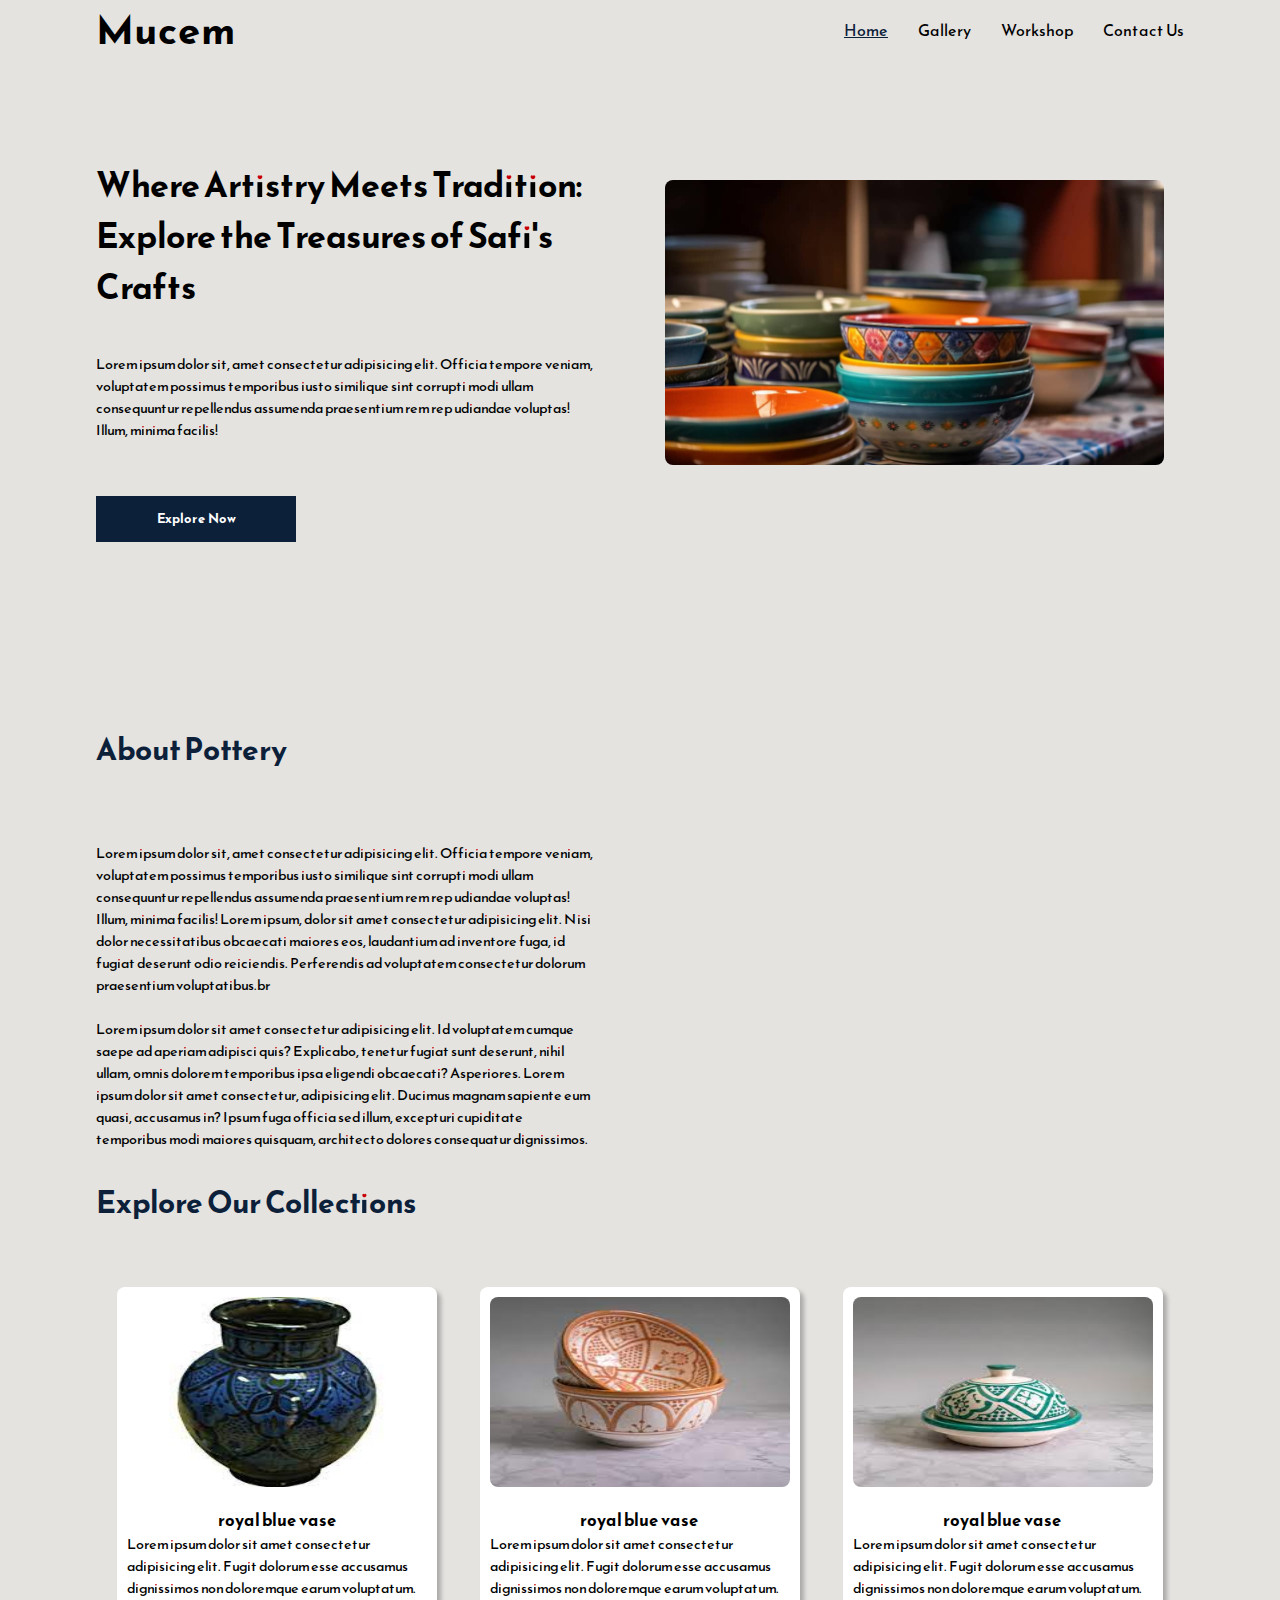
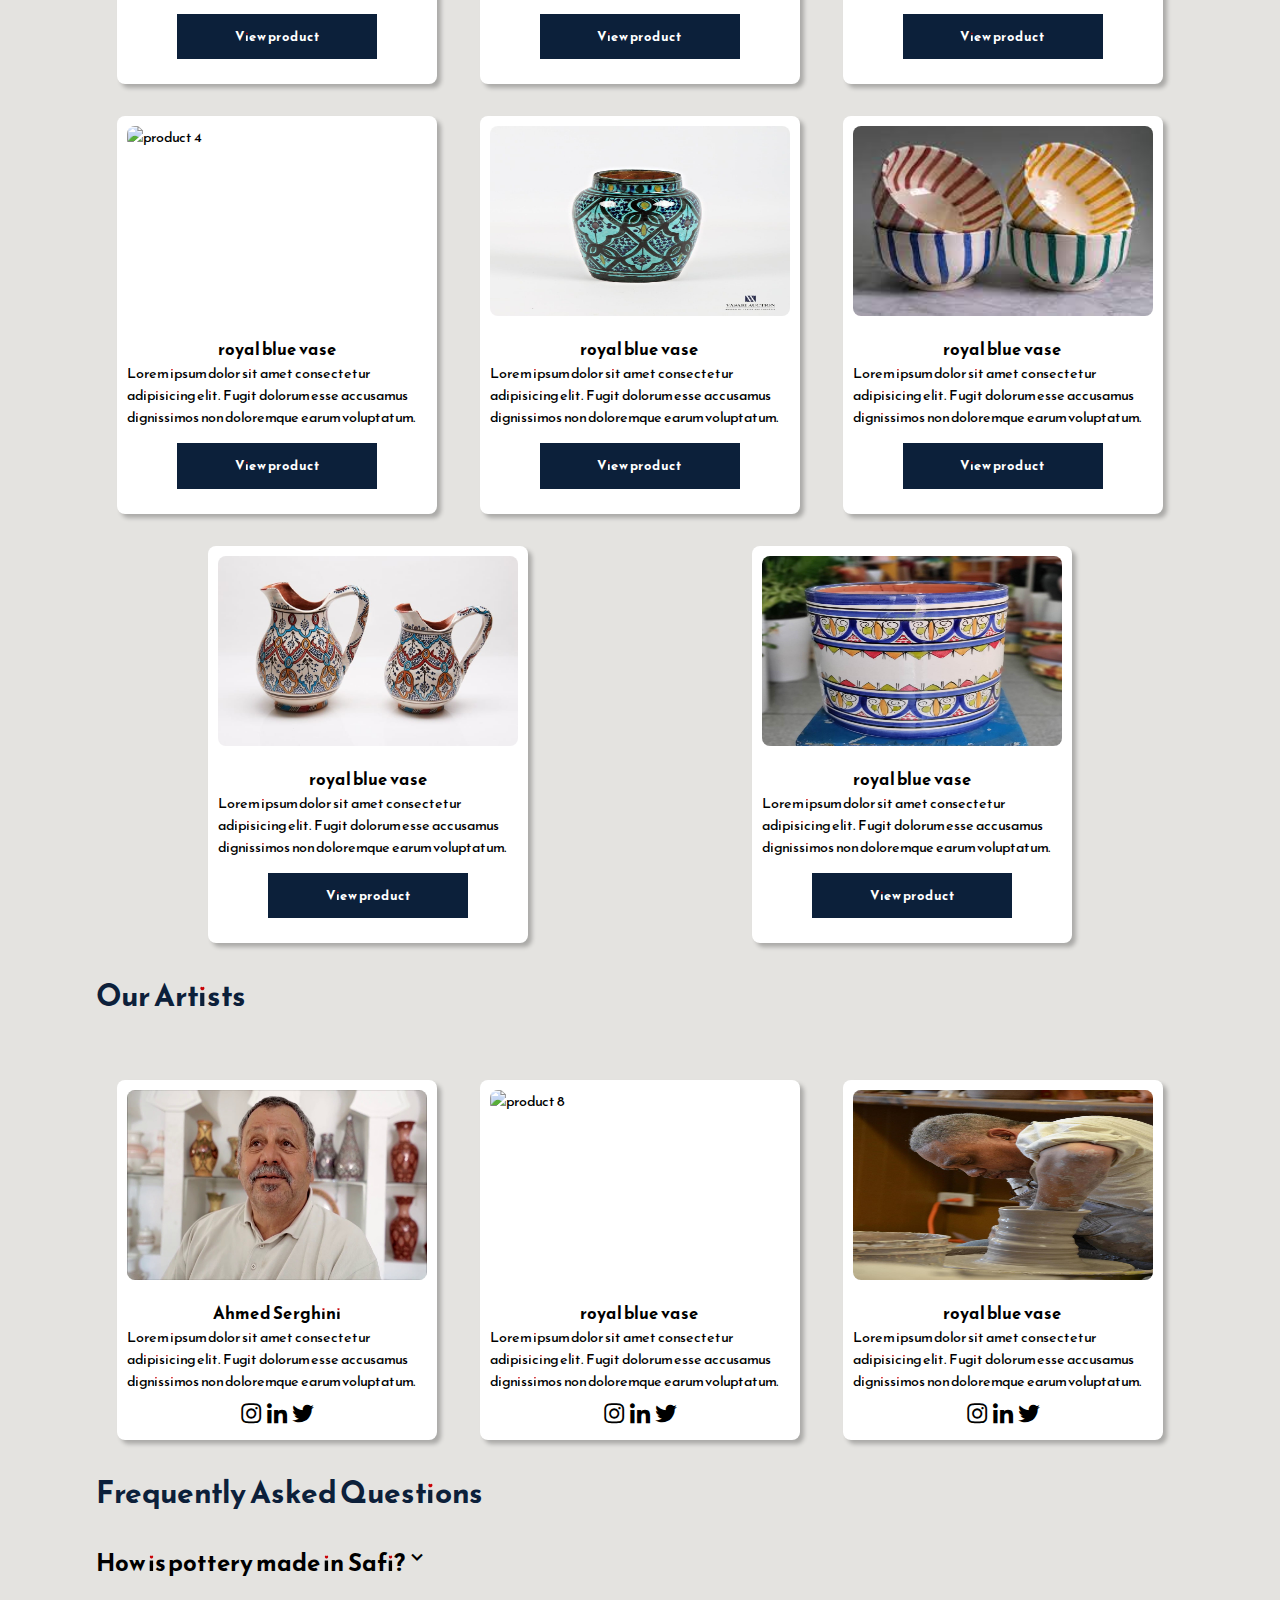
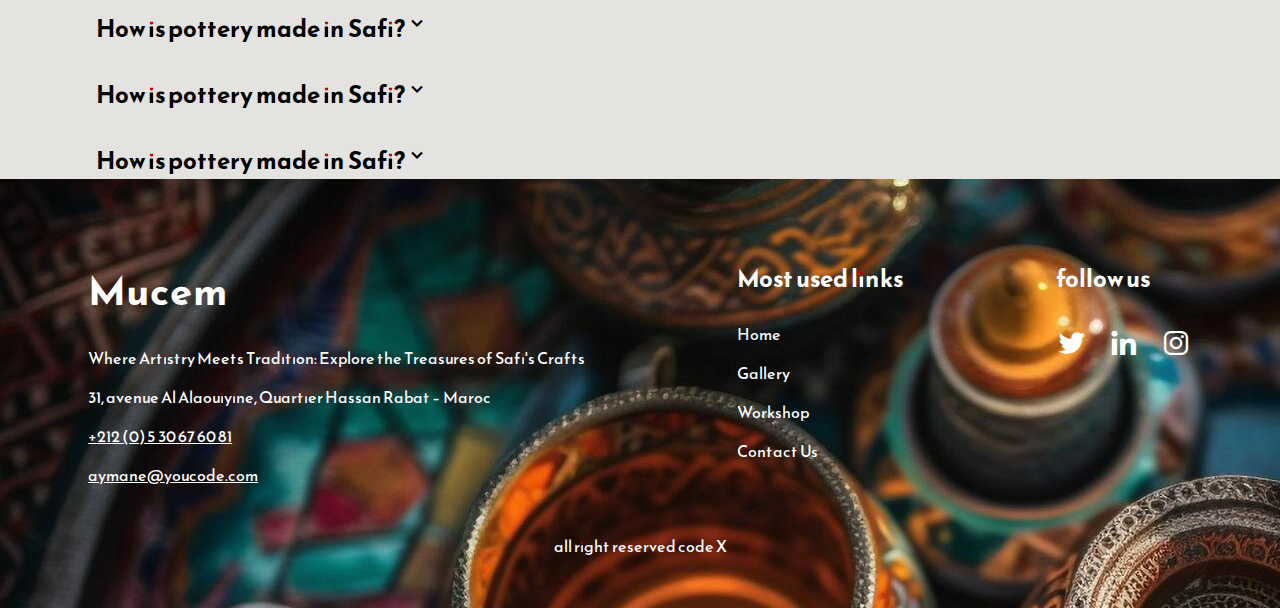
==== index.html @ 147f09e0 "i finish the home page" ====
<!DOCTYPE html>
<html lang="en">

<head>
    <meta charset="UTF-8">
    <meta name="viewport" content="width=device-width, initial-scale=1.0">
    <meta name="description" content="Musee de l'art de potrie de safi">
    <meta name="keywords" content="musee, potrie, ceramic, artistanat, workshop, atelier, safi, maroc, trasitionnelle">
    <meta name="author" content="Aymane el maini">
    <meta name='subject' content='Safi Pottery'>
    <meta name='copyright' content='You code shcool'>
    <meta name='language' content='EN'>
    <title>Mucem| Home</title>

    <!-- CDN for icons links -->
    <link href='https://unpkg.com/boxicons@2.1.4/css/boxicons.min.css' rel='stylesheet'>

    <!-- CSS files links -->
    <link rel="stylesheet" href="./css/style.css">
</head>

<body>
    <header>
        <nav class="navbar">
            <div class="logo">
                <a href="index.html">
                    <strong>Mucem</strong>
                </a>
            </div>
            <ul role="list" class="nav-list">
                <li class="nav-item">
                    <a href="#" class="nav-links active">Home</a>
                </li>
                <li class="nav-item">
                    <a href="#" class="nav-links">Gallery</a>
                </li>
                <li class="nav-item">
                    <a href="#" class="nav-links">Workshop</a>
                </li>
                <li class="nav-item">
                    <a href="#" class="nav-links nav-btn">Contact Us</a>
                </li>
            </ul>
            <div class="hamburger-icon">
                <span class="bar"></span>
                <span class="bar"></span>
                <span class="bar"></span>
            </div>
        </nav>
    </header>

    <section class="hero">
        <div class="content">
            <h1 class="primary-title">
                Where Artistry Meets Tradition:
                Explore the Treasures of Safi's Crafts
            </h1>
            <p>Lorem ipsum dolor sit, amet consectetur adipisicing elit. Officia tempore veniam, voluptatem possimus
                temporibus iusto similique sint corrupti modi ullam consequuntur repellendus assumenda praesentium rem
                rep udiandae voluptas! Illum, minima facilis!</p>
            <button class="button">
                <a href="#" class="btn-link">Explore Now</a>
            </button>
        </div>
        <div class="image">
            <img src="./img/image1.jpg" alt="">
        </div>
    </section>
    <section class="hero about">
            <div class="content">
                <h2 class="secondary-title">
                    About pottery
                </h2>
                <p>
                    Lorem ipsum dolor sit, amet consectetur adipisicing elit. Officia tempore veniam, voluptatem
                    possimus
                    temporibus iusto similique sint corrupti modi ullam consequuntur repellendus assumenda praesentium
                    rem rep udiandae voluptas! Illum, minima facilis! Lorem ipsum, dolor sit amet consectetur adipisicing elit. Nisi dolor necessitatibus obcaecati maiores eos, laudantium ad inventore fuga, id fugiat deserunt odio reiciendis. Perferendis ad voluptatem consectetur dolorum praesentium voluptatibus.br <br> <br>Lorem ipsum dolor sit amet consectetur adipisicing elit. Id voluptatem cumque saepe ad aperiam adipisci quis? Explicabo, tenetur fugiat sunt deserunt, nihil ullam, omnis dolorem temporibus ipsa eligendi obcaecati? Asperiores. Lorem ipsum dolor sit amet consectetur, adipisicing elit. Ducimus magnam sapiente eum quasi, accusamus in? Ipsum fuga officia sed illum, excepturi cupiditate temporibus modi maiores quisquam, architecto dolores consequatur dignissimos.
                </p>
            </div>
            <div class="image">
                <img src="./img/image2.jpg" alt="">
            </div>
        </div>
    </section>
    <!-- product section start -->
    <section class="products-section">
        <h2 class="secondary-title">
            Explore Our Collections
        </h2>
        <div class="product-container items-container">
            <div class="item-card">
                <div class="card-img">
                    <img src="img/products/product1.jfif" alt="product 1">
                </div>
                <h3 class="card-name">
                    royal blue vase
                </h3>
                <p class="card-description">
                    Lorem ipsum dolor sit amet consectetur adipisicing elit. Fugit dolorum esse accusamus dignissimos
                    non doloremque earum voluptatum.
                </p>
                <button class="button">
                    <a href="#" class="btn-link">View product</a>
                </button>
            </div>
            <div class="item-card">
                <div class="card-img">
                    <img src="img/products/product2.jfif" alt="product 2">
                </div>
                <h3 class="card-name">
                    royal blue vase
                </h3>
                <p class="card-description">
                    Lorem ipsum dolor sit amet consectetur adipisicing elit. Fugit dolorum esse accusamus dignissimos
                    non doloremque earum voluptatum.
                </p>
                <button class="button">
                    <a href="#" class="btn-link">View product</a>
                </button>
            </div>
            <div class="item-card">
                <div class="card-img">
                    <img src="img/products/product3.jfif" alt="product 3">
                </div>
                <h3 class="card-name">
                    royal blue vase
                </h3>
                <p class="card-description">
                    Lorem ipsum dolor sit amet consectetur adipisicing elit. Fugit dolorum esse accusamus dignissimos
                    non doloremque earum voluptatum.
                </p>
                <button class="button">
                    <a href="#" class="btn-link">View product</a>
                </button>
            </div>
            <div class="item-card">
                <div class="card-img">
                    <img src="img/products/product4.jpg" alt="product 4">
                </div>
                <h3 class="card-name">
                    royal blue vase
                </h3>
                <p class="card-description">
                    Lorem ipsum dolor sit amet consectetur adipisicing elit. Fugit dolorum esse accusamus dignissimos
                    non doloremque earum voluptatum.
                </p>
                <button class="button">
                    <a href="#" class="btn-link">View product</a>
                </button>
            </div>
            <div class="item-card">
                <div class="card-img">
                    <img src="img/products/product5.jfif" alt="product 5">
                </div>
                <h3 class="card-name">
                    royal blue vase
                </h3>
                <p class="card-description">
                    Lorem ipsum dolor sit amet consectetur adipisicing elit. Fugit dolorum esse accusamus dignissimos
                    non doloremque earum voluptatum.
                </p>
                <button class="button">
                    <a href="#" class="btn-link">View product</a>
                </button>
            </div>
            <div class="item-card">
                <div class="card-img">
                    <img src="img/products/product6.jfif" alt="product 6">
                </div>
                <h3 class="card-name">
                    royal blue vase
                </h3>
                <p class="card-description">
                    Lorem ipsum dolor sit amet consectetur adipisicing elit. Fugit dolorum esse accusamus dignissimos
                    non doloremque earum voluptatum.
                </p>
                <button class="button">
                    <a href="#" class="btn-link">View product</a>
                </button>
            </div>
            <div class="item-card">
                <div class="card-img">
                    <img src="img/products/product7.jpg" alt="product 7">
                </div>
                <h3 class="card-name">
                    royal blue vase
                </h3>
                <p class="card-description">
                    Lorem ipsum dolor sit amet consectetur adipisicing elit. Fugit dolorum esse accusamus dignissimos
                    non doloremque earum voluptatum.
                </p>
                <button class="button">
                    <a href="#" class="btn-link">View product</a>
                </button>
            </div>
            <div class="item-card">
                <div class="card-img">
                    <img src="img/products/product8.jpg" alt="product 8">
                </div>
                <h3 class="card-name">
                    royal blue vase
                </h3>
                <p class="card-description">
                    Lorem ipsum dolor sit amet consectetur adipisicing elit. Fugit dolorum esse accusamus dignissimos
                    non doloremque earum voluptatum.
                </p>
                <button class="button">
                    <a href="#" class="btn-link">View product</a>
                </button>
            </div>
        </div>
    </section>
    <!-- product end -->
    <!-- artsit start -->
    <section class="artist-section">
        <h2 class="secondary-title">
            Our artists
        </h2>
        <div class="artists-container items-container">
            <div class="item-card">
                <div class="card-img">
                    <img src="img/artist/artist1.jpg" alt="product 8">
                </div>
                <h3 class="card-name">
                    Ahmed Serghini
                </h3>
                <p class="card-description">
                    Lorem ipsum dolor sit amet consectetur adipisicing elit. Fugit dolorum esse accusamus dignissimos
                    non doloremque earum voluptatum.
                </p>
                <div class="socials">
                    <i class='bx bxl-instagram'></i>
                    <i class='bx bxl-linkedin'></i>
                    <i class='bx bxl-twitter'></i>
                </div>
            </div>
            <div class="item-card">
                <div class="card-img">
                    <img src="img/artist/artist3.jfif" alt="product 8">
                </div>
                <h3 class="card-name">
                    royal blue vase
                </h3>
                <p class="card-description">
                    Lorem ipsum dolor sit amet consectetur adipisicing elit. Fugit dolorum esse accusamus dignissimos
                    non doloremque earum voluptatum.
                </p>
                <div class="socials">
                    <i class='bx bxl-instagram'></i>
                    <i class='bx bxl-linkedin'></i>
                    <i class='bx bxl-twitter'></i>
                </div>
            </div>
            <div class="item-card">
                <div class="card-img">
                    <img src="img/artist/artist3.jpg" alt="product 8">
                </div>
                <h3 class="card-name">
                    royal blue vase
                </h3>
                <p class="card-description">
                    Lorem ipsum dolor sit amet consectetur adipisicing elit. Fugit dolorum esse accusamus dignissimos
                    non doloremque earum voluptatum.
                </p>
                <div class="socials">
                    <i class='bx bxl-instagram'></i>
                    <i class='bx bxl-linkedin'></i>
                    <i class='bx bxl-twitter'></i>
                </div>
            </div>
        </div>
    </section>
    <section class="faq">
        <h2 class="secondary-title">
            frequently asked questions
        </h2>
        
        <div class="faq-container">
            <div class="faq-item">
                <div class="question">
                    <h4 class="question-text">
                        How is pottery made in Safi? 
                    </h4>
                    <i class='bx bx-chevron-down'></i>
                </div>
                <p class="answer">
                    Pottery in Safi is crafted using traditional methods passed down
                    through generations. Local artisans shape clay into various forms,
                    which are then meticulously hand-painted with intricate designs.
                    The pieces are then glazed and fired in kilns, creating the stunning
                    and durable Safi pottery known for its unique beauty and craftsmanship.
                </p>
            </div>
            <div class="faq-item">
                <div class="question">
                    <h4 class="question-text">
                        How is pottery made in Safi? 
                    </h4>
                    <i class='bx bx-chevron-down'></i>
                </div>
                <p class="answer">
                    Pottery in Safi is crafted using traditional methods passed down
                    through generations. Local artisans shape clay into various forms,
                    which are then meticulously hand-painted with intricate designs.
                    The pieces are then glazed and fired in kilns, creating the stunning
                    and durable Safi pottery known for its unique beauty and craftsmanship.
                </p>
            </div>
            <div class="faq-item">
                <div class="question">
                    <h4 class="question-text">
                        How is pottery made in Safi? 
                    </h4>
                    <i class='bx bx-chevron-down'></i>
                </div>
                <p class="answer">
                    Pottery in Safi is crafted using traditional methods passed down
                    through generations. Local artisans shape clay into various forms,
                    which are then meticulously hand-painted with intricate designs.
                    The pieces are then glazed and fired in kilns, creating the stunning
                    and durable Safi pottery known for its unique beauty and craftsmanship.
                </p>
            </div>
            <div class="faq-item">
                <div class="question">
                    <h4 class="question-text">
                        How is pottery made in Safi? 
                    </h4>
                    <i class='bx bx-chevron-down'></i>
                </div>
                <p class="answer">
                    Pottery in Safi is crafted using traditional methods passed down
                    through generations. Local artisans shape clay into various forms,
                    which are then meticulously hand-painted with intricate designs.
                    The pieces are then glazed and fired in kilns, creating the stunning
                    and durable Safi pottery known for its unique beauty and craftsmanship.
                </p>
            </div>
        </div>
    </section>
    <footer>
        <div class="container">
            <div class="part">
                <div class="logo inverted-logo">
                    <a href="index.html">
                        <strong>Mucem</strong>
                    </a>
                </div>
                <ul role="list" class="block-list mb-5">
                    <li>
                        Where Artistry Meets Tradition:
                        Explore the Treasures of Safi's Crafts
                    </li>
                    <li>
                        <adres>31, avenue Al Alaouiyine, Quartier Hassan
                            Rabat – Maroc</adres>
                    </li>
                    <li>
                        <a href="#">+212 (0) 5 30 67 60 81</a>
                    </li>
                    <li>
                        <a href="#">aymane@youcode.com</a>
                    </li>
                </ul>
            </div>
            <div class="part">
                <h4 class="footer-subtitle ">
                    Most used links
                </h4>
                <ul role="list" class="nav-list-inverted mb-5">
                    <li class="footer-link">
                        <a href="#" class="nav-links active">Home</a>
                    </li>
                    <li class="footer-link">
                        <a href="#" class="nav-links">Gallery</a>
                    </li>
                    <li class="footer-link">
                        <a href="#" class="nav-links">Workshop</a>
                    </li>
                    <li class="footer-link">
                        <a href="#" class="nav-links nav-btn">Contact Us</a>
                    </li>
                </ul>
            </div>
            <div class="part">
                <h4 class="footer-subtitle">
                    follow us 
                </h4>
                <ul role="list" class="inverted-social-list mobile">
                    <li class="footer-social">
                        <a href="">
                            <i class='bx bxl-twitter' ></i>
                        </a>
                    </li>
                    <li class="footer-social">
                        <a href="">
                            <i class='bx bxl-linkedin' ></i>
                        </a>
                    </li>
                    <li class="footer-social">
                        <a href="">
                            <i class='bx bxl-instagram' ></i>
                        </a>
                    </li>
                    
                </ul>
            </div>
        </div>
        <p class="copyright">all right reserved code X</p>
    </footer>

    <script src="./js/main.js"></script>
</body>

</html>
---- css/style.css ----
@import url('https://fonts.googleapis.com/css2?family=Be+Vietnam+Pro:ital,wght@0,100;0,200;0,300;0,400;0,500;0,600;0,800;0,900;1,100;1,200;1,300;1,400;1,500;1,600;1,800;1,900&family=Reem+Kufi+Fun:wght@400;500;600;700&display=swap');
@import url('https://fonts.googleapis.com/css2?family=Be+Vietnam+Pro:ital,wght@0,100;0,200;0,300;0,400;0,500;0,600;0,800;0,900;1,100;1,200;1,300;1,400;1,500;1,600;1,800;1,900&display=swap');

:root {
    --clr-primary: #0C203A;
    --clr-secondary: #F3F0CA;
    --white: #fff;
    --black: #000;

    --ff-reem: 'Reem Kufi Fun', sans-serif;
    --ff-primary: 'Be Vietnam Pro', sans-serif;

    --ff-body: var(--ff-primary);
    --ff-heading: var(--ff-primary);

    --fw-regular: 400;
    --fw-semi-bold: 500;
    --fw-bold: 700;

    --fs-300: .8125rem;
    --fs-400: .875rem;
    --fs-500: .900rem;
    --fs-600: 1rem;
    --fs-700: 1.875rem;
    --fs-800: 2.5rem;
    --fs-900: 3rem;
    --fs-h1: 2.125rem;
    --fs-h2: 1.875rem;
    --fs-h3: 1.5rem;
    --fs-h4: 1.25rem;
    --fs-h5: 1.125rem;

    --fs-body: var(--fs-400);
    --fs-primary-heading: var(--fs-800);
    --fs-secondary-heading: var(--fs-700);
    --fs-nav: var(--fs-500);
    --fs-button: var(--fs-300);
    --bg-gray: #E4E3E0;

}
html{
    font-size: 16px;
}

@media (min-width: 50em) {
    :root {
        --fs-body: var(--fs-500);
        --fs-primary-heading: var(--fs-900);
        --fs-secondary-heading: var(--fs-8 00);

        --fs-nav: var(--fs-300);
    }
}

* {
    margin: 0;
    padding: 0;
    font-family: var(--ff-reem);

}

/* utility classes */
/* colors */
.primary-title {
    font-size: var(--fs-h1);
    color: var(--black);
}

.secondary-title {
    color: var(--clr-primary);
    font-size: var(--fs-h2);
    text-transform: capitalize;
    font-weight: var(--fw-bold);
    margin-bottom: 30px;
    margin-top: 30px;
}

/* backgrounds */
.bg-primary-400 {
    background-color: var(--clr-primary-400);
}

.fw-bold {
    font-weight: var(--fw-bold);
}

.fs-300 {
    font-size: var(--fs-300);
}

.fs-400 {
    font-size: var(--fs-400);
}

.fs-500 {
    font-size: var(--fs-500);
}

.fs-600 {
    font-size: var(--fs-600);
}

/* 
section,
.container {
    --max-width: 1110px;
    --padding: 1rem;

    width: min(var(--max-width), 100% - (var(--padding) * 2));
    margin-inline: auto;
} */

/* general styling */
section {
    margin: 0 96px;
}

body {
    font-size: var(--fs-body);
    font-family: var(--ff-body);
    color: var(--clr-primary-400);
    background-color: var(--bg-gray);
    overflow-x: hidden;
}

.button {
    cursor: pointer;
    width: 200px;
    border: 0;
    padding: 1.25em 2.5em;
    margin: 15px 0;
    font-weight: var(--fw-bold);
    font-size: var(--fs-button);
    line-height: 1;
    color: var(--white);
    background-color: var(--clr-primary);
    box-shadow: 0 1.125em 1em -1em var(--clr-accent-500);
}

.button .btn-link {
    color: var(--white);
    text-decoration: none;
}

.card-img {
    width: 250px;
    height: 250px;
}

.card-img img {
    max-width: 100%;
}

img {
    border-radius: .5rem;
}

/* styling header */
header {
    margin-bottom: 100px;
}

header .navbar {
    display: flex;
    justify-content: space-between;
    align-items: center;
    margin: 0 96px;
}

.logo a {
    text-decoration: none;
    color: #000;
}

.logo a strong {
    font-size: var(--fs-800);

}

.nav-list {
    display: flex;
    list-style: none;
    gap: 30px;
    font-size: 16px;
}

.nav-list .nav-links {
    text-decoration: none;
    color: #000;
}

.nav-list .nav-item:hover,
.nav-item .active {
    color: var(--clr-primary);
    text-decoration: underline;
    transition: .5s ease-out;

}

header .navbar .hamburger-icon {
    display: none;
}

.bar {
    display: block;
    width: 25px;
    height: 3px;
    margin: 5px auto;
    -webkit-transition: all .3s ease-in-out;
    transition: all .3s ease-in-out;
    background: var(--black);
}

header .navbar .hamburger-icon {
    display: none;
}

/* cards */
.item-card {
    background: var(--white);
    width: 300px;
    margin-top: 32px;
    padding: 10px;
    display: flex;
    flex-direction: column;
    align-items: center;
    justify-content: center;
    border-radius: 8px;
    box-shadow: 4px 4px 4px 0px rgba(0, 0, 0, 0.25);
}

.card-img {
    height: 210px;
    width: 300px;
}

.card-img img {
    width: 40vh;
    /* max-width: 100%; */
    height: 190px;
}

.image {
    width: 50vw;
    padding: 20px;
}

.image img {
    max-width: 100%;
    height: auto;
}

.hero {
    display: flex;
    gap: 50px;
}

.content {
    width: 50vw;
    display: flex;
    flex-direction: column;
    gap: 40px;
}

.about {
    margin-top: 140px;
}

.items-container {
    display: flex;
    flex-wrap: wrap;
    align-items: center;
    justify-content: space-around;
}

.socials i {
    margin-top: 10px;
    font-size: 24px;
    transform: scale(1.1);
    transition: .5s;
}

footer {
    background-image: url(../img/image3.jpg);
    display: block;
    margin: 0 auto;
    color: #fff;
}

footer ul {
    list-style: none;
}

.faq-container {
    display: flex;
    flex-direction: column;
    justify-content: center;
    align-items: start;
    gap: 30px;
}

.question {
    font-size: 1.5rem;
    display: flex;
    justify-content: space-between;
}

.question i {
    display: flex;
    justify-content: start;    
    cursor: pointer;
}

.answer {
    display: none;
}

.answer.active {
    display: block;
}

footer {
    padding: 50px 0px;
    font-size: 16px;
}

.container {
    display: flex;
    justify-content: space-around;
    align-items: start;
    padding: 32px;
    gap: 40px;
}

.copyright {
    display: flex;
    justify-content: center;
    align-items: flex-end;
}
.footer-subtitle{
    font-size: 24px;
}
.inverted-logo a{
    color: var(--white) !important;
}
.inverted-logo, .footer-subtitle{
    margin-bottom: 25px;
}
.mb-5 li{
    margin-bottom: 15px;
}
.block-list li a{
    color: var(--white);
    display: flex;
    justify-content: start !important;
    font-size: 16px;
    }
.nav-list-inverted li a {
    text-decoration: none;
    color: var(--white);
}
.inverted-social-list{
    display: flex;
    font-size: 32px;
    gap: 20px;
}
.inverted-social-list .footer-social a{
    color: var(--white);
}

@media screen and (max-width: 767px) {
    header {
        margin: 8px 0 24px;
    }

    header .navbar {
        margin: 0 24px;
    }

    header .navbar .hamburger-icon {
        display: block;
    }

    header .navbar .hamburger-icon.active .bar:nth-child(2) {
        opacity: 0;
    }

    header .navbar .hamburger-icon.active .bar:first-child {
        transform: translateY(8px) rotate(45deg);
    }

    header .navbar .hamburger-icon.active .bar:last-child {
        transform: translateY(-8px) rotate(-45deg);
    }

    .nav-list {
        display: none;
        position: fixed;
        left: -100px;
        top: 70px;
        gap: 0;
        flex-direction: column;
        background: var(--clr-primary);
        text-align: center;
        width: 100%;
        transition: .3s;
    }

    .nav-item .nav-links {
        margin: 26px;
        color: var(--white);
    }

    .nav-list.active {
        top: 5;
        left: 0;
        display: block;
    }

    section {
        text-align: center;
        display: flex;
        flex-direction: column;
        align-items: center;
        margin-bottom: 40px;
    }
    .about {
        margin-top: 40Px;
    }
    .image{
        width: 80vw;
    }

    .faq-container {
        margin-top: 20px;
        display: flex;
        flex-direction: column;
        align-items: start;
        gap: 20px;
    }

    .faq-container h4 {
        margin-bottom: 10px;
        text-align: start;
    }
    .container{
        display: block;
        text-align: center;
    }
    .block-list{
        display: flex;
        flex-direction: column;
        align-items: center;
    }
    .mobile{
        display: flex;
        justify-content: center;
    }
    }
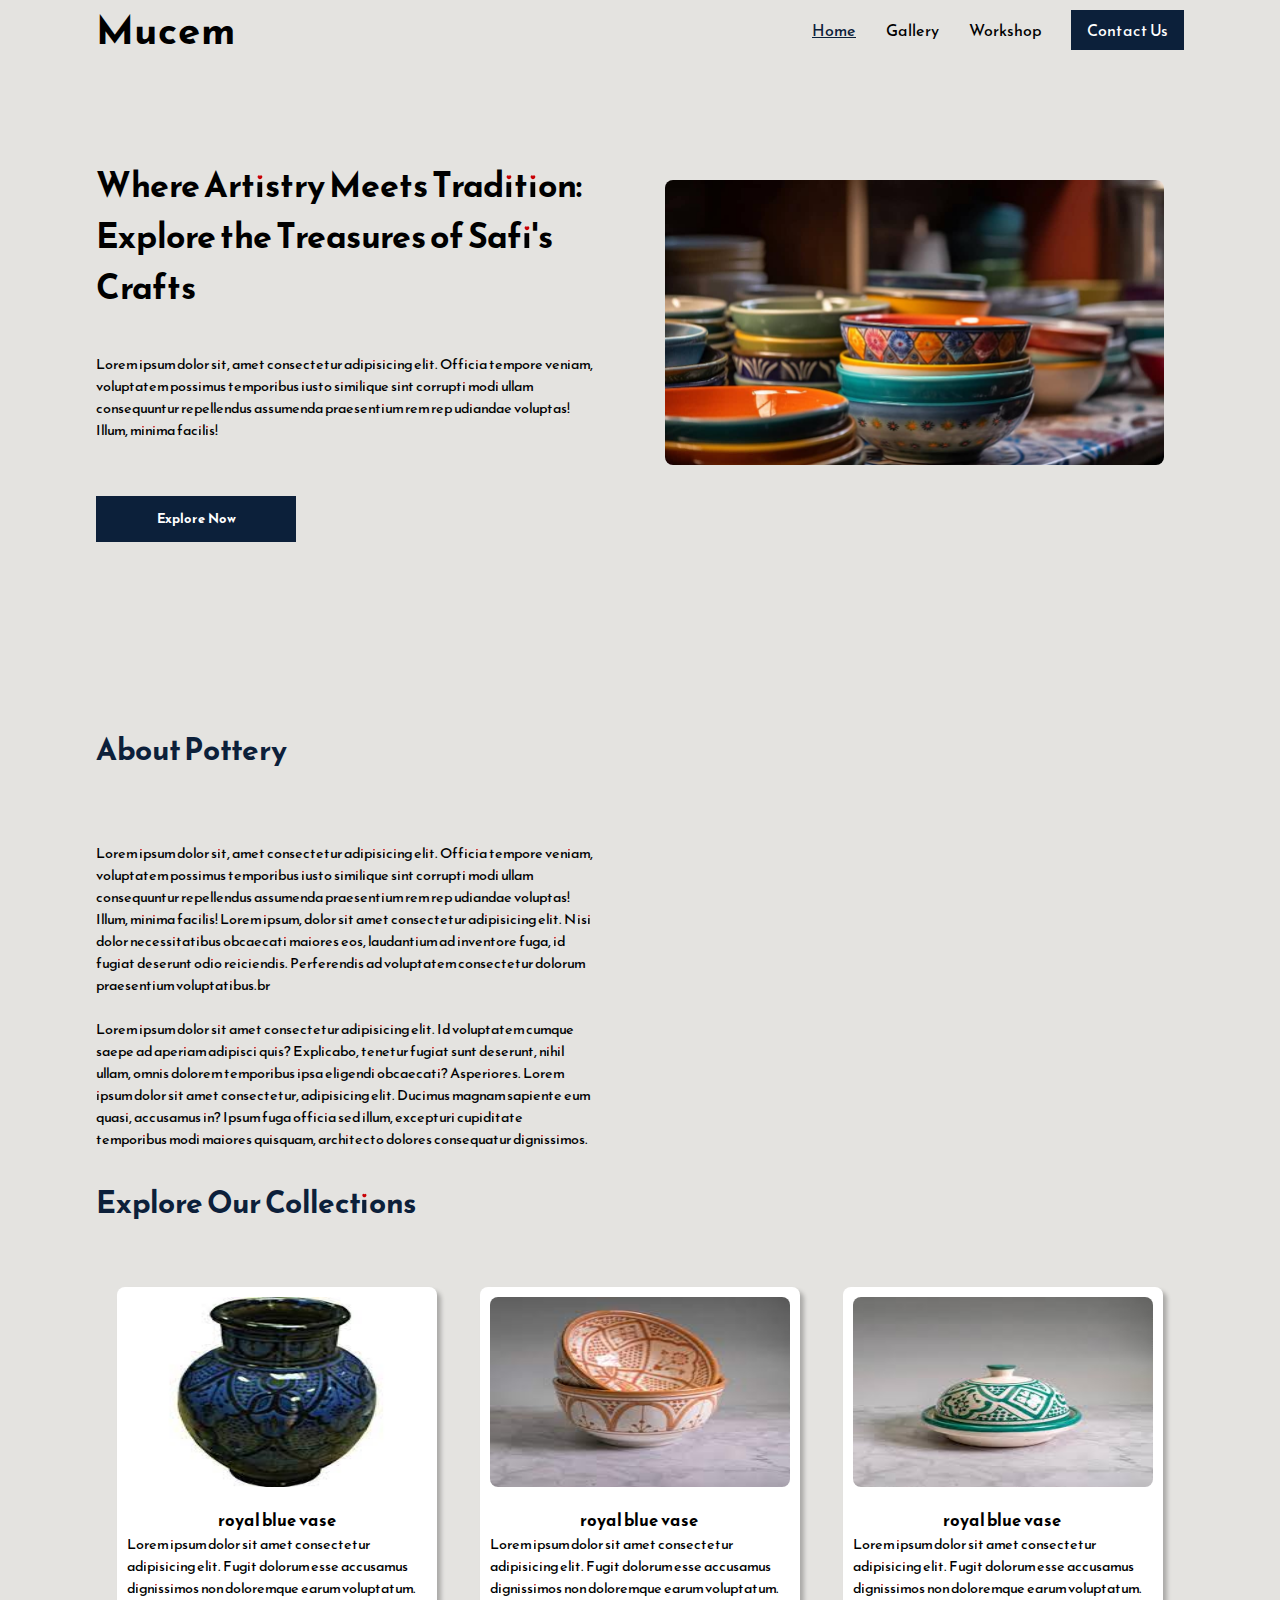
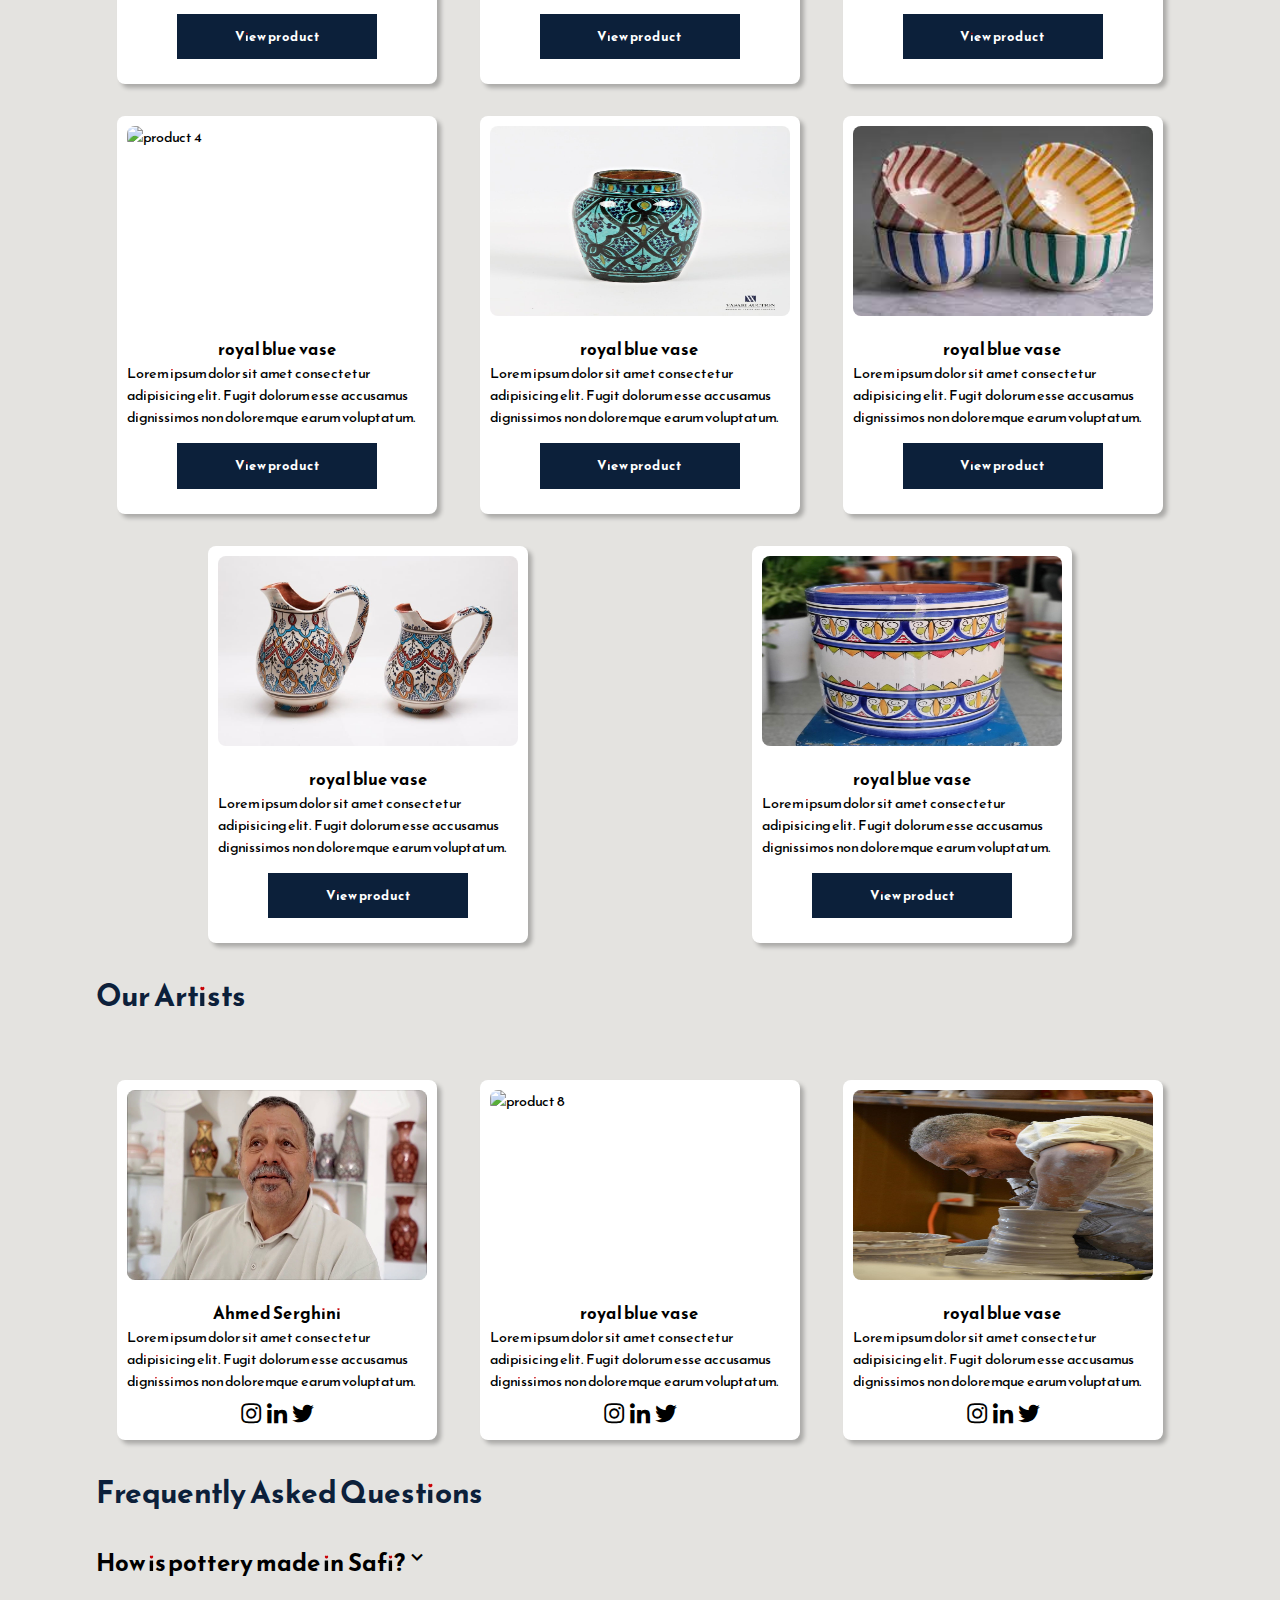
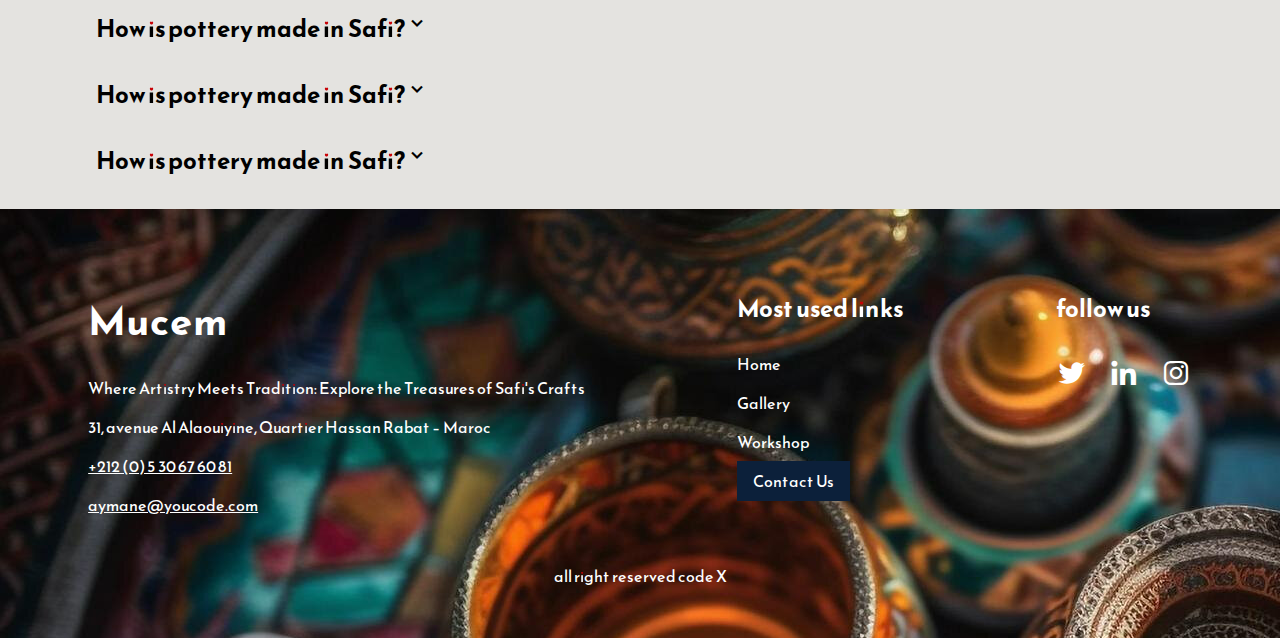
==== commit 0f53c2d8: "i just gonna start the gallery page" ====
--- a/index.html
+++ b/index.html
@@ -29,10 +29,10 @@
             </div>
             <ul role="list" class="nav-list">
                 <li class="nav-item">
-                    <a href="#" class="nav-links active">Home</a>
+                    <a href="./index.html" class="nav-links active">Home</a>
                 </li>
                 <li class="nav-item">
-                    <a href="#" class="nav-links">Gallery</a>
+                    <a href="./gallery.html" class="nav-links">Gallery</a>
                 </li>
                 <li class="nav-item">
                     <a href="#" class="nav-links">Workshop</a>
--- a/css/style.css
+++ b/css/style.css
@@ -135,11 +135,20 @@
     color: var(--white);
     background-color: var(--clr-primary);
     box-shadow: 0 1.125em 1em -1em var(--clr-accent-500);
+    transition: ease   .5s;
+}
+.button:hover{
+    transform: scale(1.03);
+    border: 1px solid var(--clr-primary);
+    background: var(--white);
 }
 
 .button .btn-link {
     color: var(--white);
     text-decoration: none;
+}
+.button .btn-link:hover{
+    color: var(--clr-primary);
 }
 
 .card-img {
@@ -196,6 +205,13 @@
     transition: .5s ease-out;
 
 }
+.nav-btn{
+    background: var(--clr-primary);
+    color: var(--white) !important;
+    padding: 8px 16px;
+
+}
+
 
 header .navbar .hamburger-icon {
     display: none;
@@ -285,6 +301,7 @@
     display: block;
     margin: 0 auto;
     color: #fff;
+    margin-top: 30px;
 }
 
 footer ul {
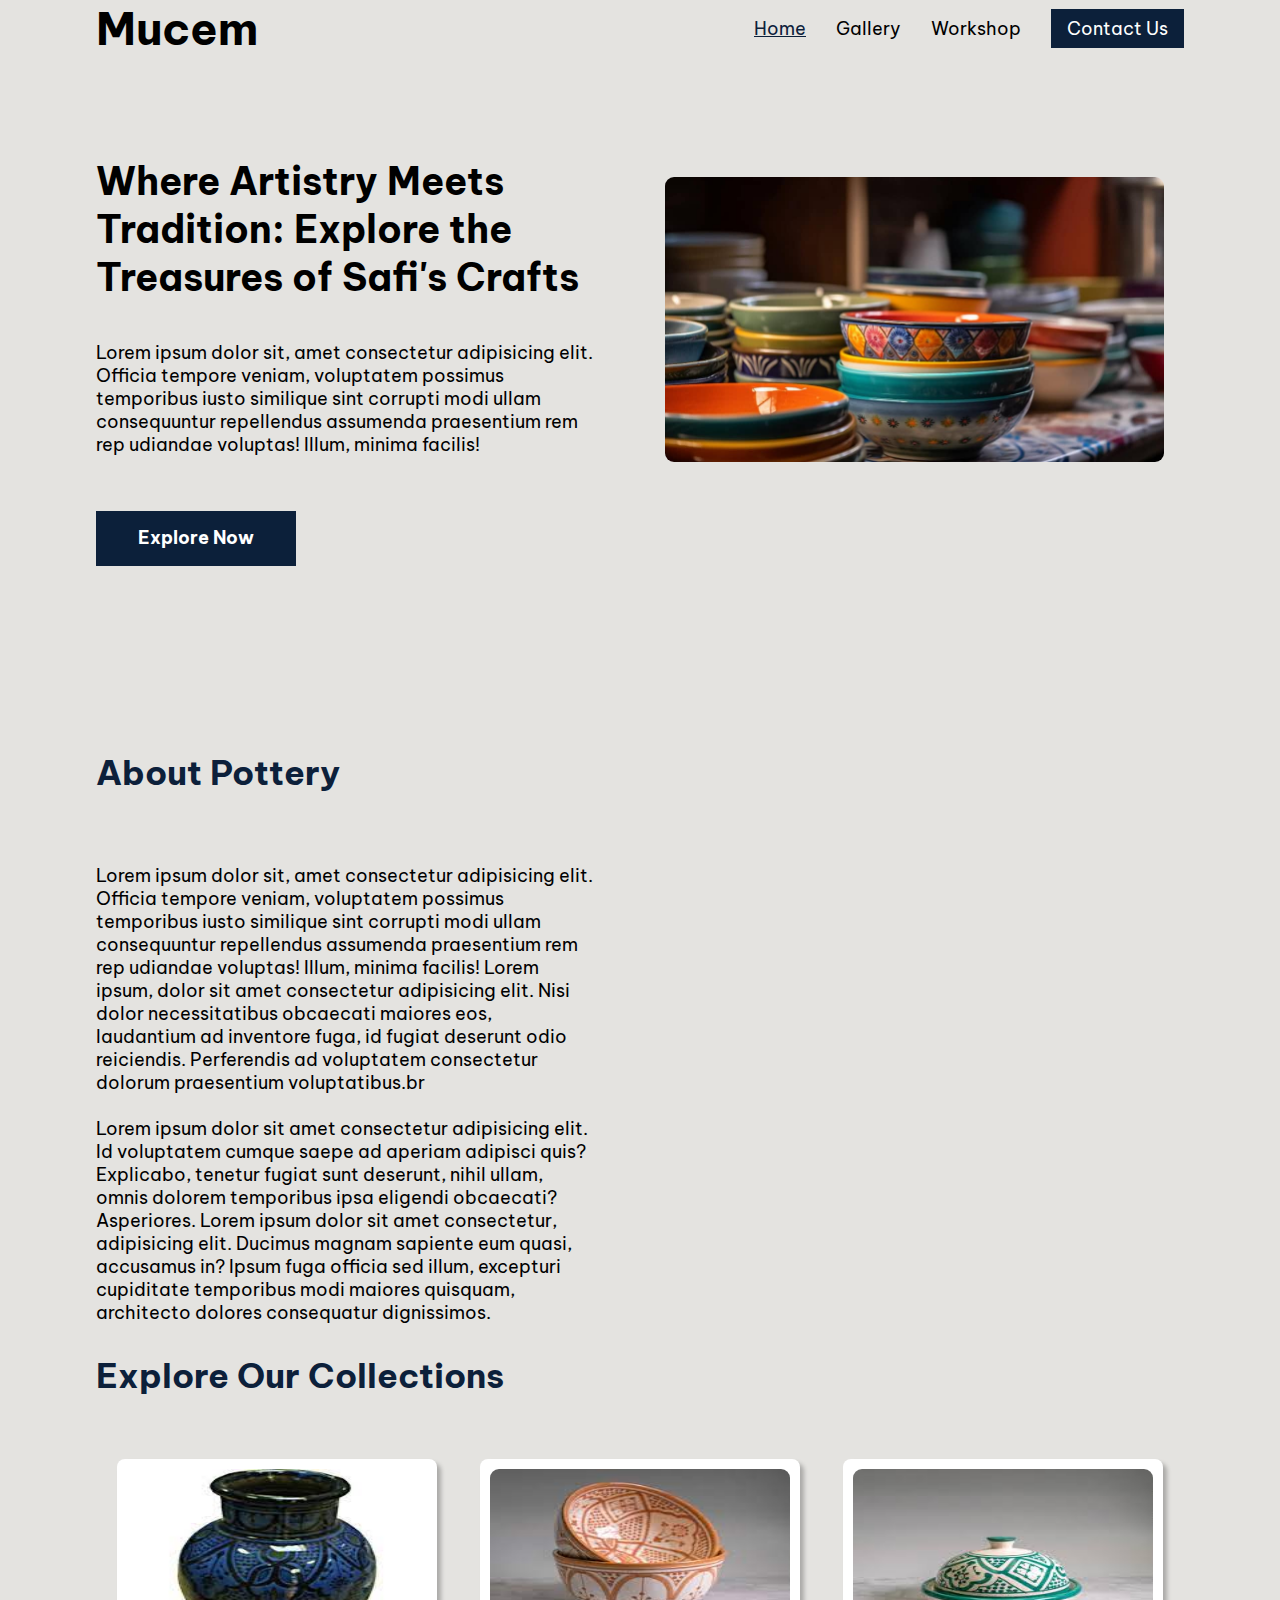
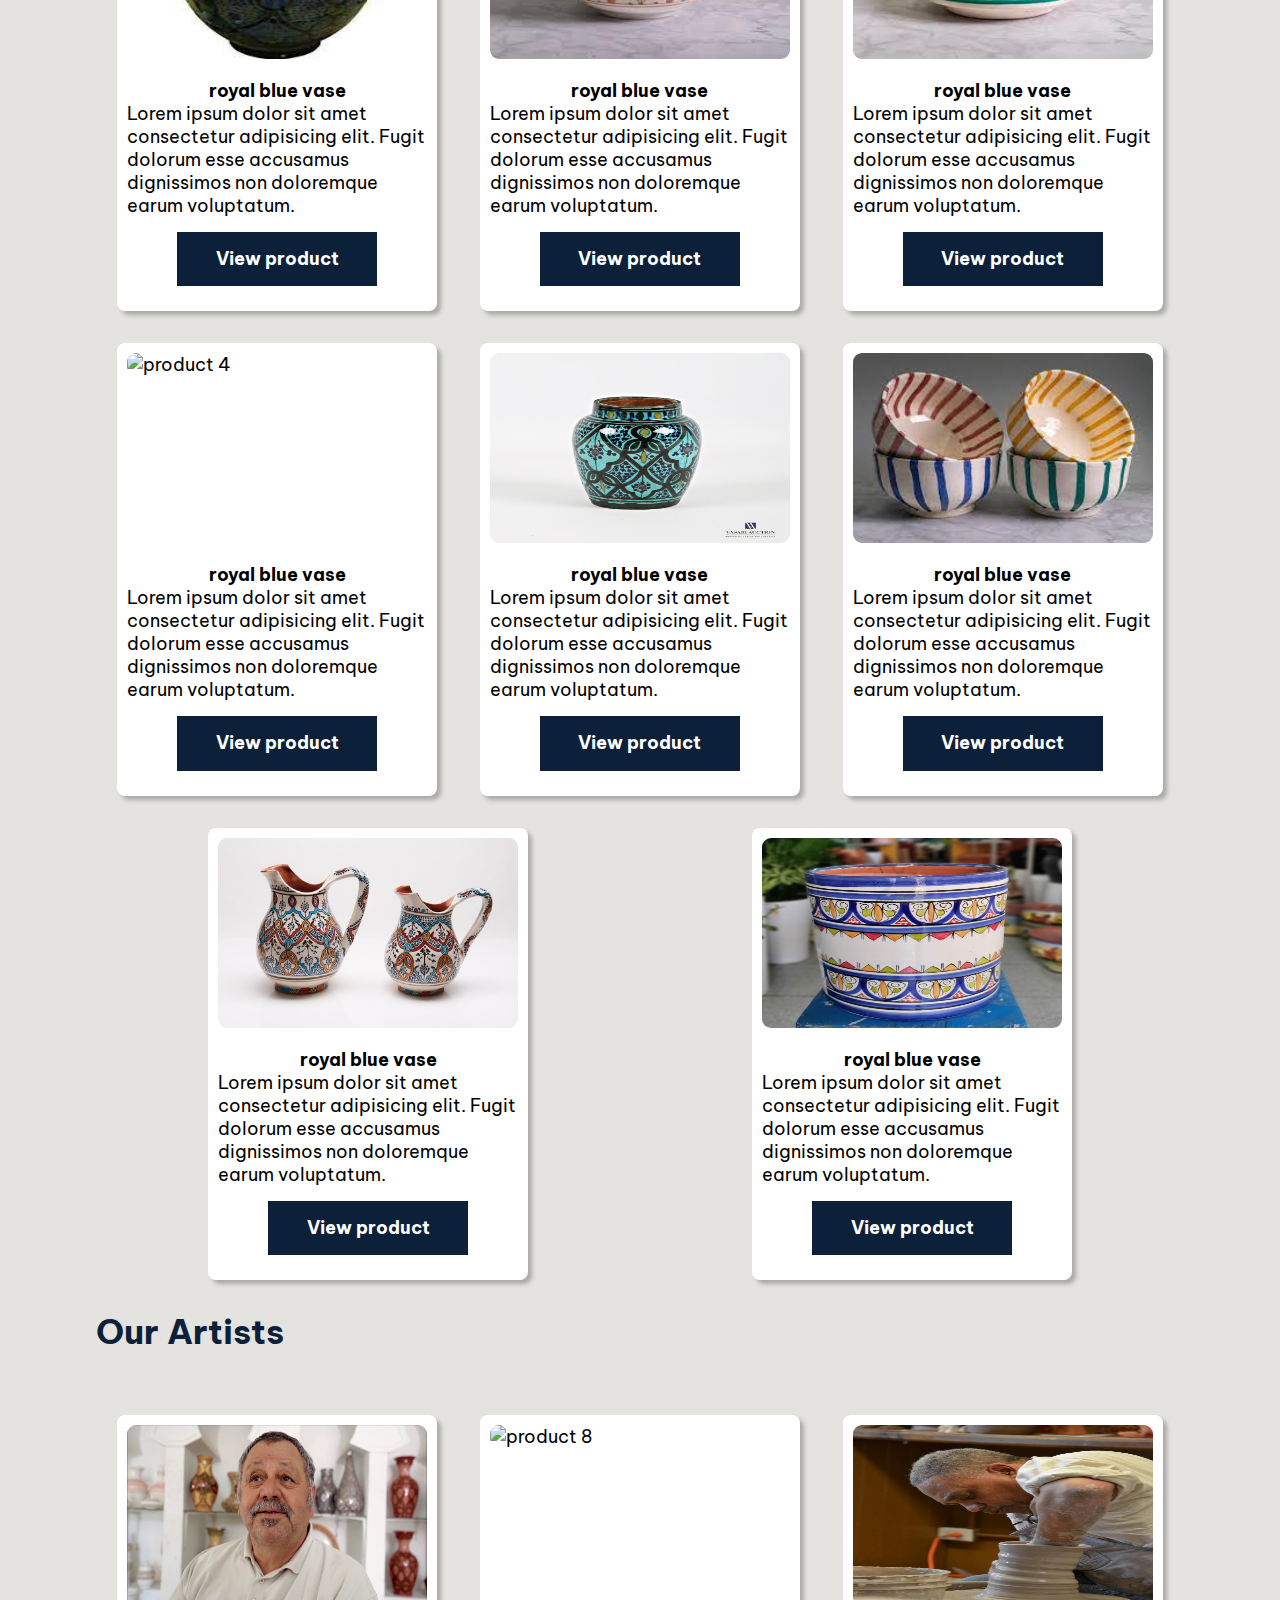
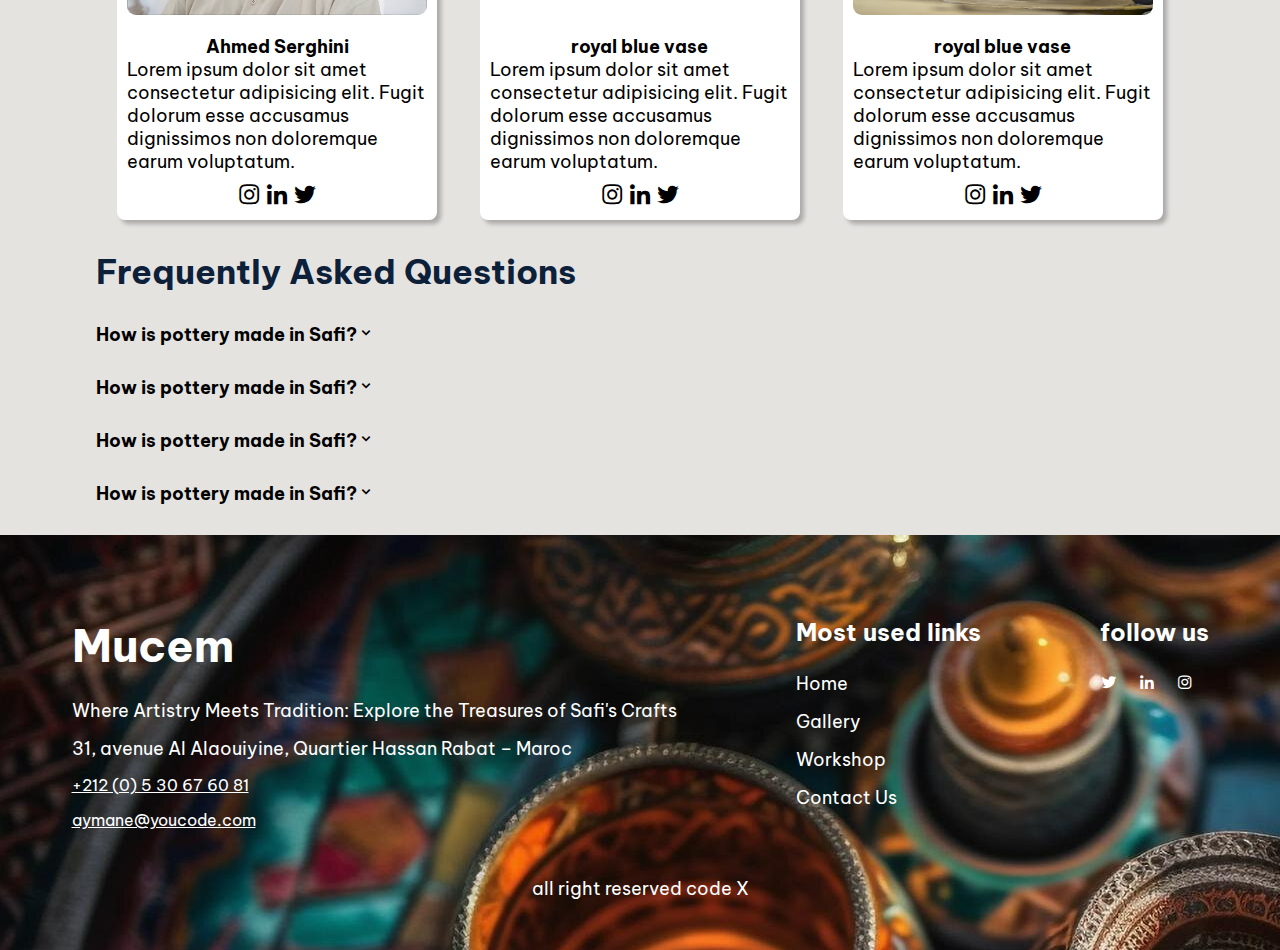
==== commit d3c4e90f: "i finish the gallery page i'm gonna restart the  laptop" ====
--- a/index.html
+++ b/index.html
@@ -379,7 +379,7 @@
                         <a href="#" class="nav-links">Workshop</a>
                     </li>
                     <li class="footer-link">
-                        <a href="#" class="nav-links nav-btn">Contact Us</a>
+                        <a href="#" class="nav-links">Contact Us</a>
                     </li>
                 </ul>
             </div>
--- a/css/style.css
+++ b/css/style.css
@@ -10,8 +10,8 @@
     --ff-reem: 'Reem Kufi Fun', sans-serif;
     --ff-primary: 'Be Vietnam Pro', sans-serif;
 
-    --ff-body: var(--ff-primary);
-    --ff-heading: var(--ff-primary);
+    --ff-body: var(--ff-reem);
+    --ff-heading: var(--ff-reem);
 
     --fw-regular: 400;
     --fw-semi-bold: 500;
@@ -51,11 +51,15 @@
         --fs-nav: var(--fs-300);
     }
 }
+html{
+    font-size: 18px;
+}
 
 * {
     margin: 0;
     padding: 0;
-    font-family: var(--ff-reem);
+    font-family: var(--ff-primary);
+    font-size: 18px;
 
 }
 
@@ -98,6 +102,11 @@
 
 .fs-600 {
     font-size: var(--fs-600);
+}
+.clr-white{
+    color: #fff;
+    display: flex;
+    margin-bottom: 40px;
 }
 
 /* 
@@ -385,6 +394,82 @@
     color: var(--white);
 }
 
+/* gallery page */
+.activity-item{
+    display: flex;
+    justify-content: center;
+    align-items: center;
+}
+.activity-item:nth-child(2) {
+    display: flex;
+    flex-direction: row-reverse;
+}
+.grid-img{
+    max-width: 100%;
+    height: auto;
+    vertical-align: middle;
+    display: inline-block;
+    transition: transform 0.2s;
+}
+.img {
+    overflow: hidden; 
+}
+.img:hover .grid-img {
+    transform: scale(1.1);
+}
+
+
+
+
+
+
+
+.grid-wrapper > div{
+    display: flex;
+    justify-content: center;
+    align-items: center;
+}
+.grid-wrapper > div >img{
+    width: 100%;
+    height: 100%;
+    object-fit: cover;
+    border-radius: 8px;
+}
+.grid-wrapper{
+    display: grid;
+    grid-gap: 10px;
+    grid-template-columns: repeat(auto-fit, minmax(300px, 1fr));
+    grid-auto-rows: 300Px;
+    grid-auto-flow: dense;
+}
+.grid-wrapper .wide {
+    grid-row: span 2;
+}
+.grid-wrapper .tall{
+    grid-column: span 2;
+}
+.grid-wrapper .big{
+    grid-column: span 2;
+    grid-row: span 2;
+}
+.gallery{
+    padding: 150px;
+    background:linear-gradient(rgba(0,0,0,0.8),rgba(0,0,0,0.8) ), url(../img/image4.jpg);
+    backdrop-filter: blur(4px);
+    background-position: center;
+    background-size: cover;
+    color: #fff;
+    text-align: center;
+}
+.gallery-header{
+    margin: 0;
+}
+
+  
+
+
+
+
 @media screen and (max-width: 767px) {
     header {
         margin: 8px 0 24px;
@@ -473,6 +558,13 @@
         display: flex;
         justify-content: center;
     }
-    }
-
-
+    .activity-item{
+        display: flex;
+        flex-direction: column;
+    }
+    section{
+        margin: 0 24px;
+    }
+    }
+
+
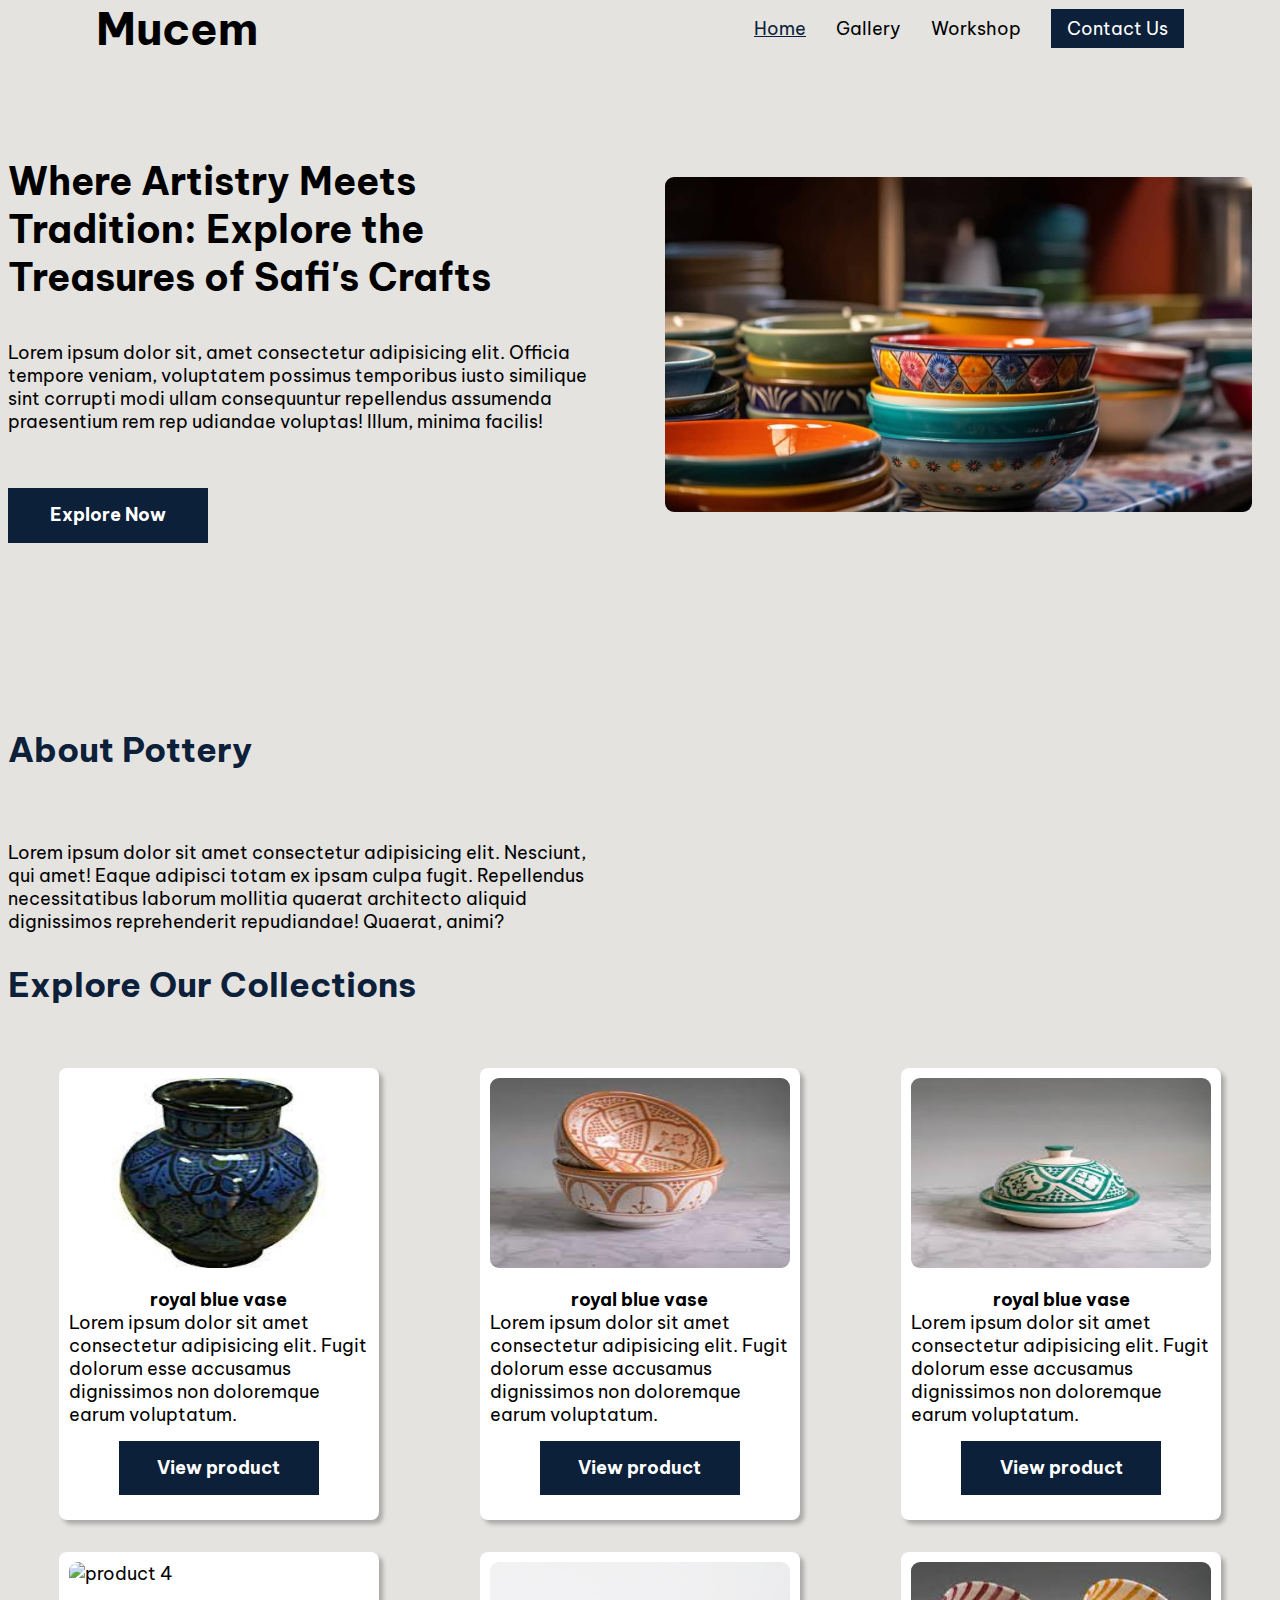
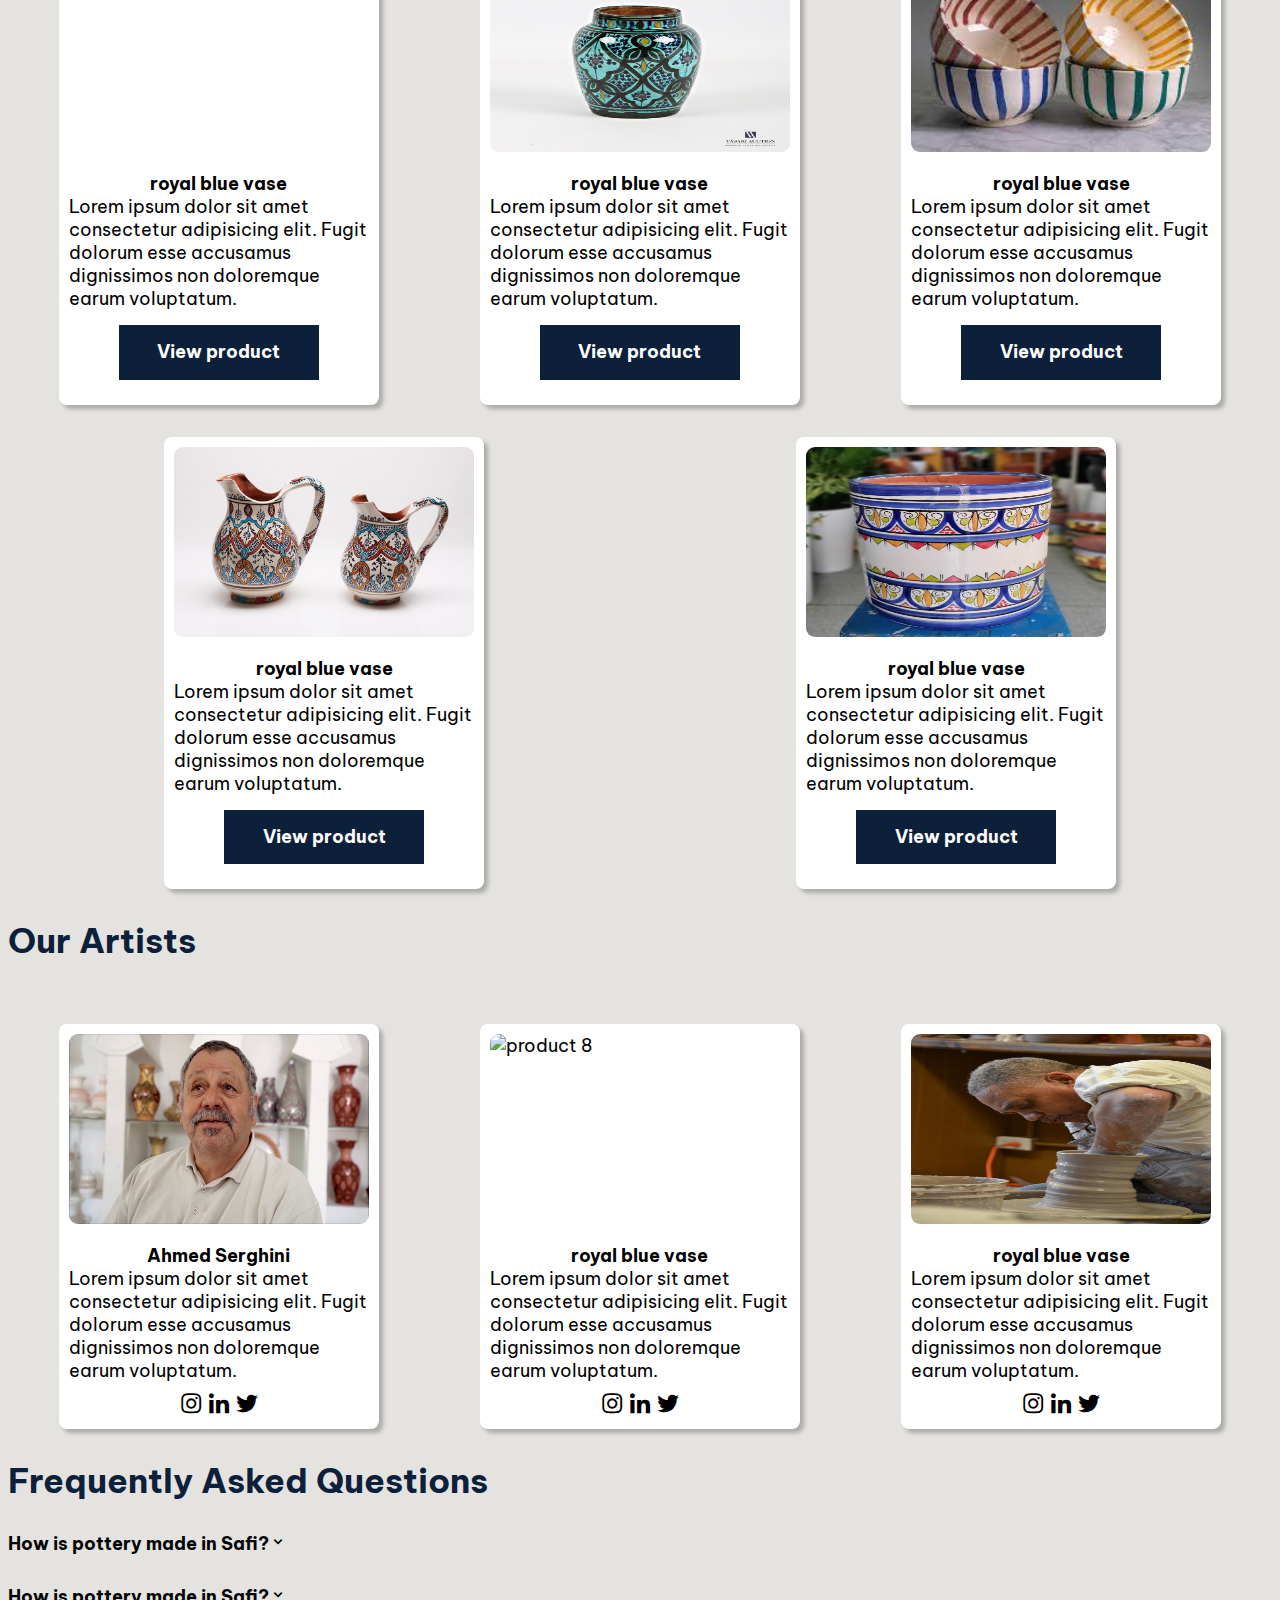
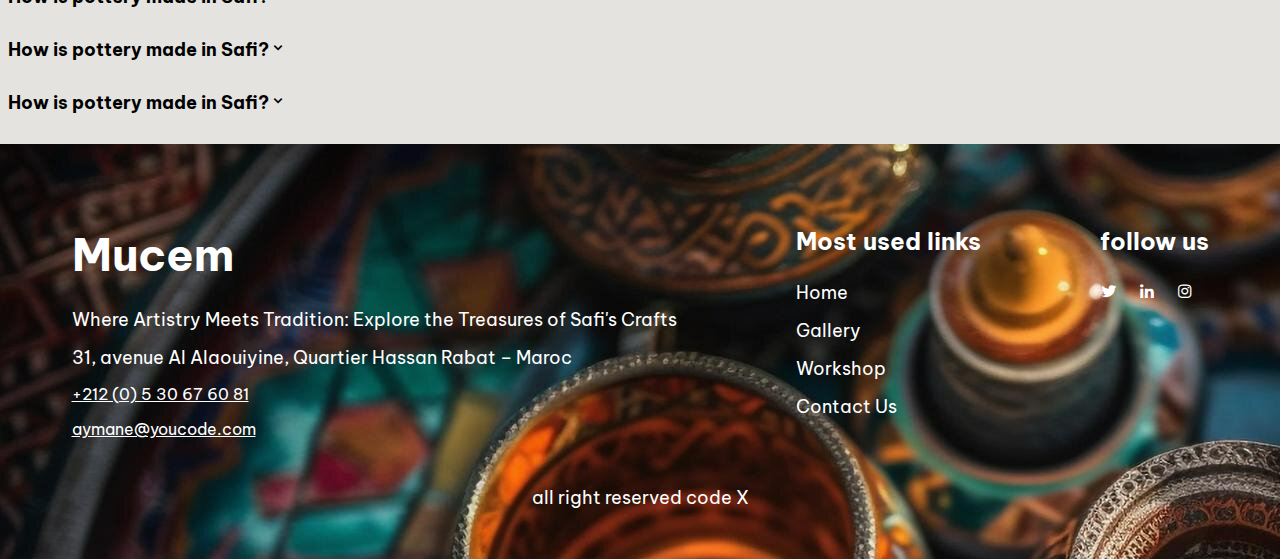
==== commit 680555cd: "i finish every thing it least just the responsive details on workshop page" ====
--- a/index.html
+++ b/index.html
@@ -35,7 +35,7 @@
                     <a href="./gallery.html" class="nav-links">Gallery</a>
                 </li>
                 <li class="nav-item">
-                    <a href="#" class="nav-links">Workshop</a>
+                    <a href="./workshop.html" class="nav-links">Workshop</a>
                 </li>
                 <li class="nav-item">
                     <a href="#" class="nav-links nav-btn">Contact Us</a>
@@ -72,10 +72,7 @@
                     About pottery
                 </h2>
                 <p>
-                    Lorem ipsum dolor sit, amet consectetur adipisicing elit. Officia tempore veniam, voluptatem
-                    possimus
-                    temporibus iusto similique sint corrupti modi ullam consequuntur repellendus assumenda praesentium
-                    rem rep udiandae voluptas! Illum, minima facilis! Lorem ipsum, dolor sit amet consectetur adipisicing elit. Nisi dolor necessitatibus obcaecati maiores eos, laudantium ad inventore fuga, id fugiat deserunt odio reiciendis. Perferendis ad voluptatem consectetur dolorum praesentium voluptatibus.br <br> <br>Lorem ipsum dolor sit amet consectetur adipisicing elit. Id voluptatem cumque saepe ad aperiam adipisci quis? Explicabo, tenetur fugiat sunt deserunt, nihil ullam, omnis dolorem temporibus ipsa eligendi obcaecati? Asperiores. Lorem ipsum dolor sit amet consectetur, adipisicing elit. Ducimus magnam sapiente eum quasi, accusamus in? Ipsum fuga officia sed illum, excepturi cupiditate temporibus modi maiores quisquam, architecto dolores consequatur dignissimos.
+                    Lorem ipsum dolor sit amet consectetur adipisicing elit. Nesciunt, qui amet! Eaque adipisci totam ex ipsam culpa fugit. Repellendus necessitatibus laborum mollitia quaerat architecto aliquid dignissimos reprehenderit repudiandae! Quaerat, animi?
                 </p>
             </div>
             <div class="image">
--- a/css/style.css
+++ b/css/style.css
@@ -38,7 +38,8 @@
     --bg-gray: #E4E3E0;
 
 }
-html{
+
+html {
     font-size: 16px;
 }
 
@@ -46,12 +47,13 @@
     :root {
         --fs-body: var(--fs-500);
         --fs-primary-heading: var(--fs-900);
-        --fs-secondary-heading: var(--fs-8 00);
+        --fs-secondary-heading: var(--fs-800);
 
         --fs-nav: var(--fs-300);
     }
 }
-html{
+
+html {
     font-size: 18px;
 }
 
@@ -103,7 +105,8 @@
 .fs-600 {
     font-size: var(--fs-600);
 }
-.clr-white{
+
+.clr-white {
     color: #fff;
     display: flex;
     margin-bottom: 40px;
@@ -121,7 +124,7 @@
 
 /* general styling */
 section {
-    margin: 0 96px;
+    margin: 0 8px;
 }
 
 body {
@@ -144,9 +147,10 @@
     color: var(--white);
     background-color: var(--clr-primary);
     box-shadow: 0 1.125em 1em -1em var(--clr-accent-500);
-    transition: ease   .5s;
-}
-.button:hover{
+    transition: ease .5s;
+}
+
+.button:hover {
     transform: scale(1.03);
     border: 1px solid var(--clr-primary);
     background: var(--white);
@@ -156,13 +160,16 @@
     color: var(--white);
     text-decoration: none;
 }
-.button .btn-link:hover{
+
+.button .btn-link:hover {
     color: var(--clr-primary);
 }
 
 .card-img {
-    width: 250px;
-    height: 250px;
+    height: 210px;
+    width: 300px;
+    display: flex;
+    justify-content: center;
 }
 
 .card-img img {
@@ -214,7 +221,8 @@
     transition: .5s ease-out;
 
 }
-.nav-btn{
+
+.nav-btn {
     background: var(--clr-primary);
     color: var(--white) !important;
     padding: 8px 16px;
@@ -333,7 +341,7 @@
 
 .question i {
     display: flex;
-    justify-content: start;    
+    justify-content: start;
     cursor: pointer;
 }
 
@@ -363,57 +371,70 @@
     justify-content: center;
     align-items: flex-end;
 }
-.footer-subtitle{
+
+.footer-subtitle {
     font-size: 24px;
 }
-.inverted-logo a{
+
+.inverted-logo a {
     color: var(--white) !important;
 }
-.inverted-logo, .footer-subtitle{
+
+.inverted-logo,
+.footer-subtitle {
     margin-bottom: 25px;
 }
-.mb-5 li{
+
+.mb-5 li {
     margin-bottom: 15px;
 }
-.block-list li a{
+
+.block-list li a {
     color: var(--white);
     display: flex;
     justify-content: start !important;
     font-size: 16px;
-    }
+}
+
 .nav-list-inverted li a {
     text-decoration: none;
     color: var(--white);
 }
-.inverted-social-list{
+
+.inverted-social-list {
     display: flex;
     font-size: 32px;
     gap: 20px;
 }
-.inverted-social-list .footer-social a{
+
+.inverted-social-list .footer-social a {
     color: var(--white);
 }
 
 /* gallery page */
-.activity-item{
+.activity-item {
     display: flex;
     justify-content: center;
     align-items: center;
 }
+
 .activity-item:nth-child(2) {
     display: flex;
     flex-direction: row-reverse;
 }
-.grid-img{
+
+.grid-img {
     max-width: 100%;
     height: auto;
     vertical-align: middle;
     display: inline-block;
     transition: transform 0.2s;
 }
+
 .img {
-    overflow: hidden; 
-}
+    overflow: hidden;
+}
+
 .img:hover .grid-img {
     transform: scale(1.1);
 }
@@ -424,49 +445,146 @@
 
 
 
-.grid-wrapper > div{
+.grid-wrapper>div {
     display: flex;
     justify-content: center;
     align-items: center;
 }
-.grid-wrapper > div >img{
+
+.grid-wrapper>div>img {
     width: 100%;
     height: 100%;
     object-fit: cover;
     border-radius: 8px;
 }
-.grid-wrapper{
+
+.grid-wrapper {
     display: grid;
     grid-gap: 10px;
     grid-template-columns: repeat(auto-fit, minmax(300px, 1fr));
-    grid-auto-rows: 300Px;
+    grid-auto-rows: 300px;
     grid-auto-flow: dense;
 }
+
 .grid-wrapper .wide {
     grid-row: span 2;
 }
-.grid-wrapper .tall{
+
+.grid-wrapper .tall {
     grid-column: span 2;
 }
-.grid-wrapper .big{
+
+.grid-wrapper .big {
     grid-column: span 2;
     grid-row: span 2;
 }
-.gallery{
+
+.gallery {
     padding: 150px;
-    background:linear-gradient(rgba(0,0,0,0.8),rgba(0,0,0,0.8) ), url(../img/image4.jpg);
+    background: linear-gradient(rgba(0, 0, 0, 0.8), rgba(0, 0, 0, 0.8)), url(../img/image4.jpg);
     backdrop-filter: blur(4px);
     background-position: center;
     background-size: cover;
     color: #fff;
     text-align: center;
 }
-.gallery-header{
+
+.gallery-header {
     margin: 0;
 }
 
-  
-
+.timing{
+    display: flex;
+    justify-content: space-around;
+    align-items: center;
+    text-align: center;
+}
+.time{
+    line-height: 70px;
+}
+.day{
+    font-size: 2rem;
+}
+.hours{
+    font-size: 1.5rem;
+    letter-spacing: 3px;
+}
+.hours span{
+    font-size: .8rem;
+}
+
+.mt-20{
+    margin-top: 96px;
+}
+.content-start{
+    display: flex;
+    align-self: start;
+}
+
+/* contact section workshop page */
+.contact{
+    display: flex;
+    justify-content: center;
+    flex-direction: column;
+}
+.form-container {
+    width: 80vw;
+    height: 80%;
+    background-image:/* linear-gradient(rgba(0,0,0,0.8), rgba(0,0,0,0.8)),*/ url(../img/image2.jpg);
+    background-size: cover;
+    background-position: center;
+    border-radius: 16px;
+    padding: 60Px;
+
+}
+
+form {
+    padding-top: 24px;
+    display: flex;
+    flex-direction: column;
+    gap: 20px;
+    width: 60%;
+    background: rgb(255, 255, 255);
+    border-radius: 16px;
+    box-shadow: 4px 4px 4px 0px rgba(0, 0, 0, 0.25);
+}
+
+form input,
+textarea {
+    width: 70%;
+    margin-inline: auto;
+    border: none;
+    border-bottom: 1px #7b7979 solid;
+    background: transparent;
+    padding: 16px;
+}
+.submit{
+    display: flex;
+    align-self: center;
+    justify-content: center;
+    border-radius: 8px;
+}
+.submit:hover{
+    color: var(--clr-primary);
+}
+
+form input::placeholder {
+    padding-left: 30px;
+    color: rgba(0, 0, 0, 0.6);
+}
+
+form input:focus , textarea:focus{
+    border: none;
+    outline: none;
+    border-bottom: 1px #000 solid;
+    background: transparent;
+}
+
+form input:focus::placeholder{
+    position: relative;
+    top: -15px;
+    transition: .5s ease;
+}
 
 
 
@@ -517,6 +635,9 @@
         top: 5;
         left: 0;
         display: block;
+        padding: 40px 0;
+        line-height: 40px;
+        z-index: 1;
     }
 
     section {
@@ -526,11 +647,15 @@
         align-items: center;
         margin-bottom: 40px;
     }
+
     .about {
-        margin-top: 40Px;
-    }
-    .image{
+        margin-top: 40px;
+    }
+
+    .image {
         width: 80vw;
+        box-shadow: 4px 4px 4px 0px rgba(0, 0, 0, 0.25);
+
     }
 
     .faq-container {
@@ -545,26 +670,41 @@
         margin-bottom: 10px;
         text-align: start;
     }
-    .container{
+
+    .container {
         display: block;
         text-align: center;
     }
-    .block-list{
+
+    .block-list {
         display: flex;
         flex-direction: column;
         align-items: center;
     }
-    .mobile{
+
+    .mobile {
         display: flex;
         justify-content: center;
     }
-    .activity-item{
+
+    .activity-item {
         display: flex;
         flex-direction: column;
     }
-    section{
-        margin: 0 24px;
-    }
-    }
-
-
+    .button {
+        display: flex;
+        align-self: center;
+    }
+    h1{
+        font-size: 1.8rem !important;
+    }
+    .activity-container{
+        display: flex;
+        flex-direction: column;
+        gap: 32px;
+    }
+    .activity-item:nth-child(2){
+        display: flex;
+        flex-direction: column;
+    }
+}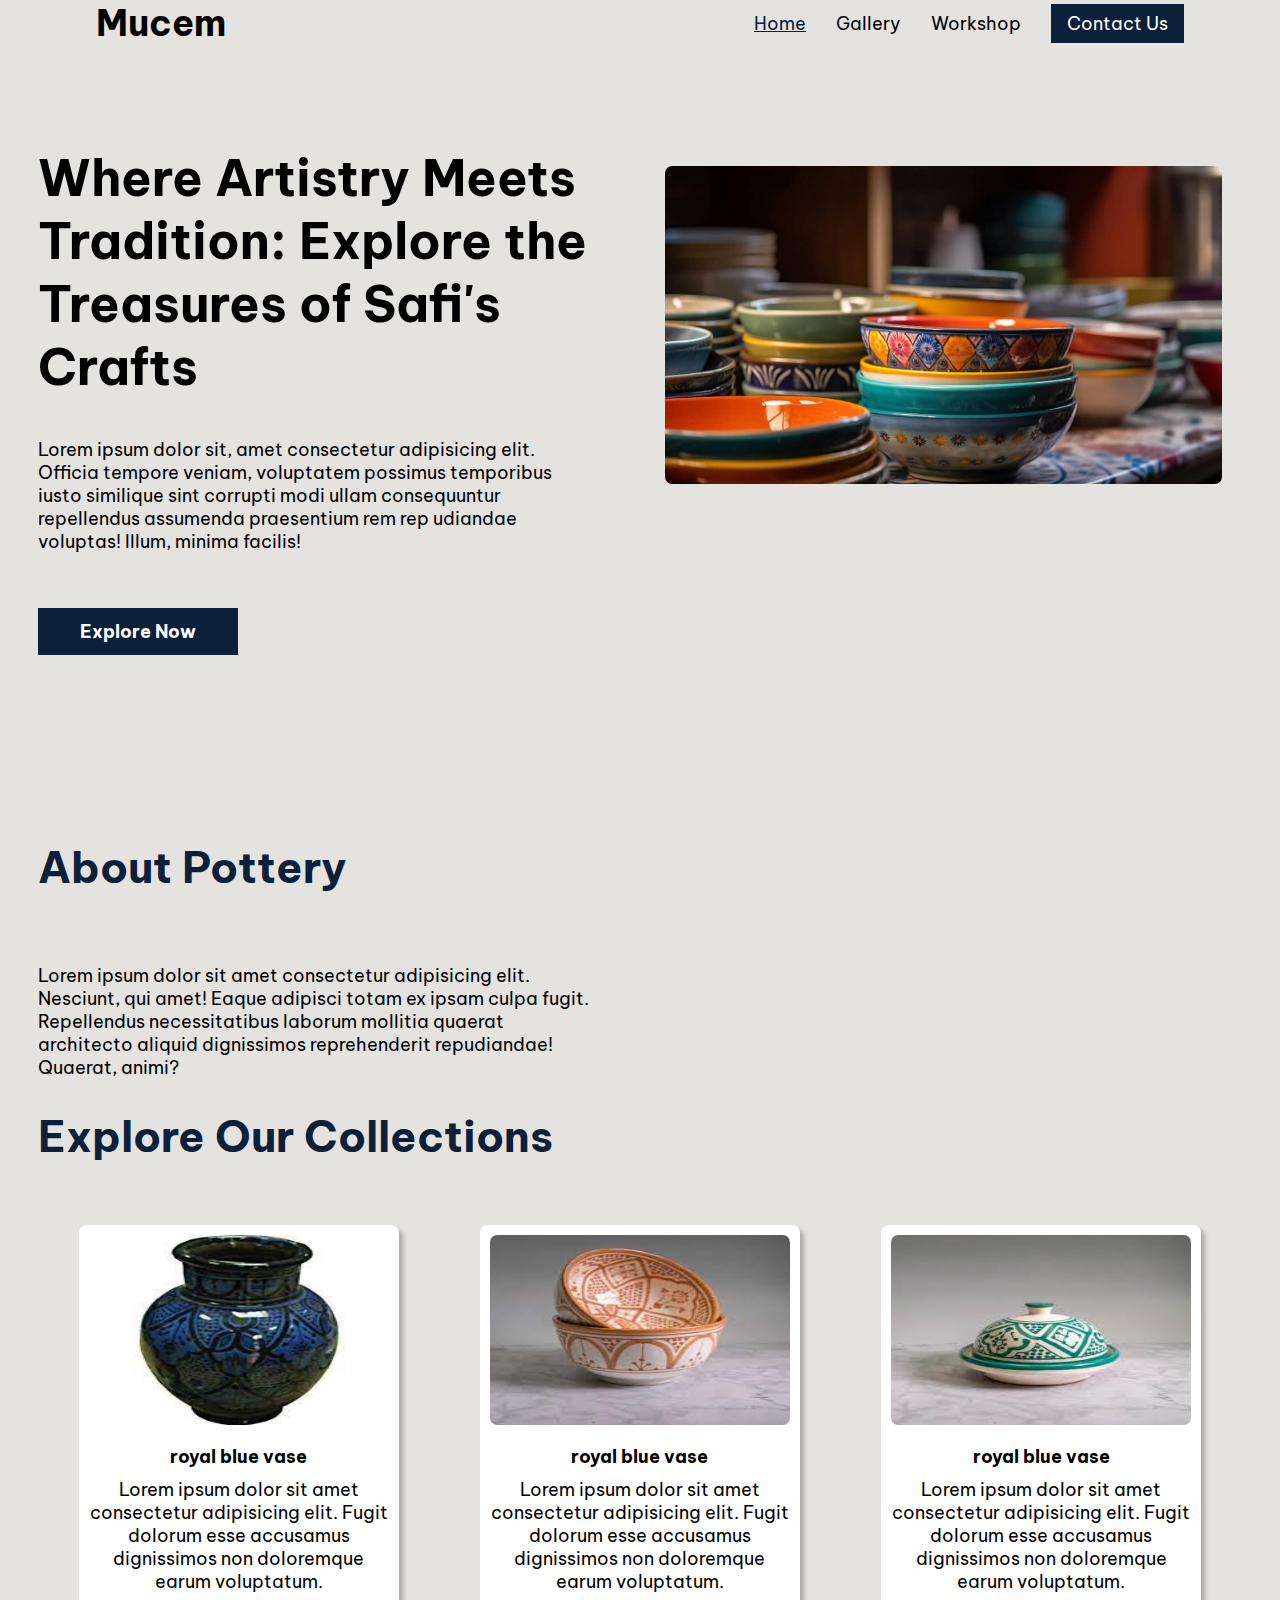
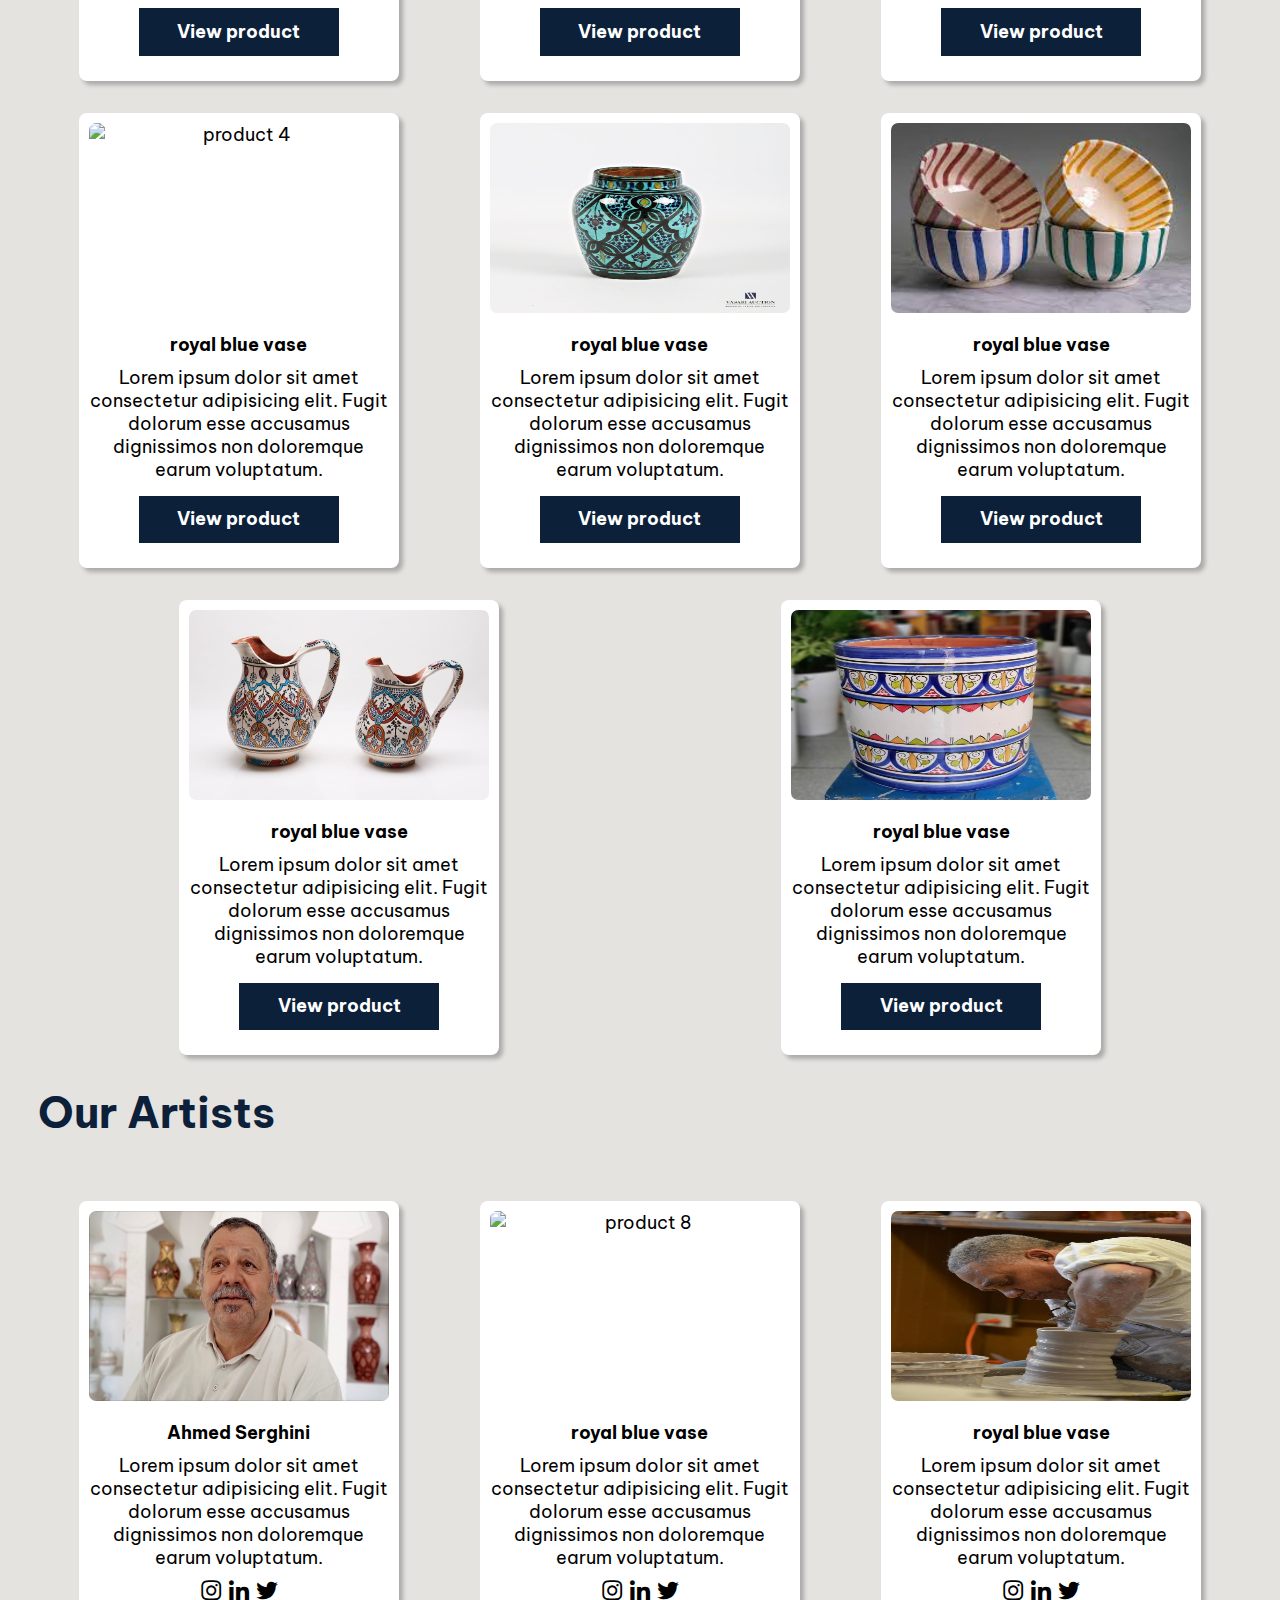
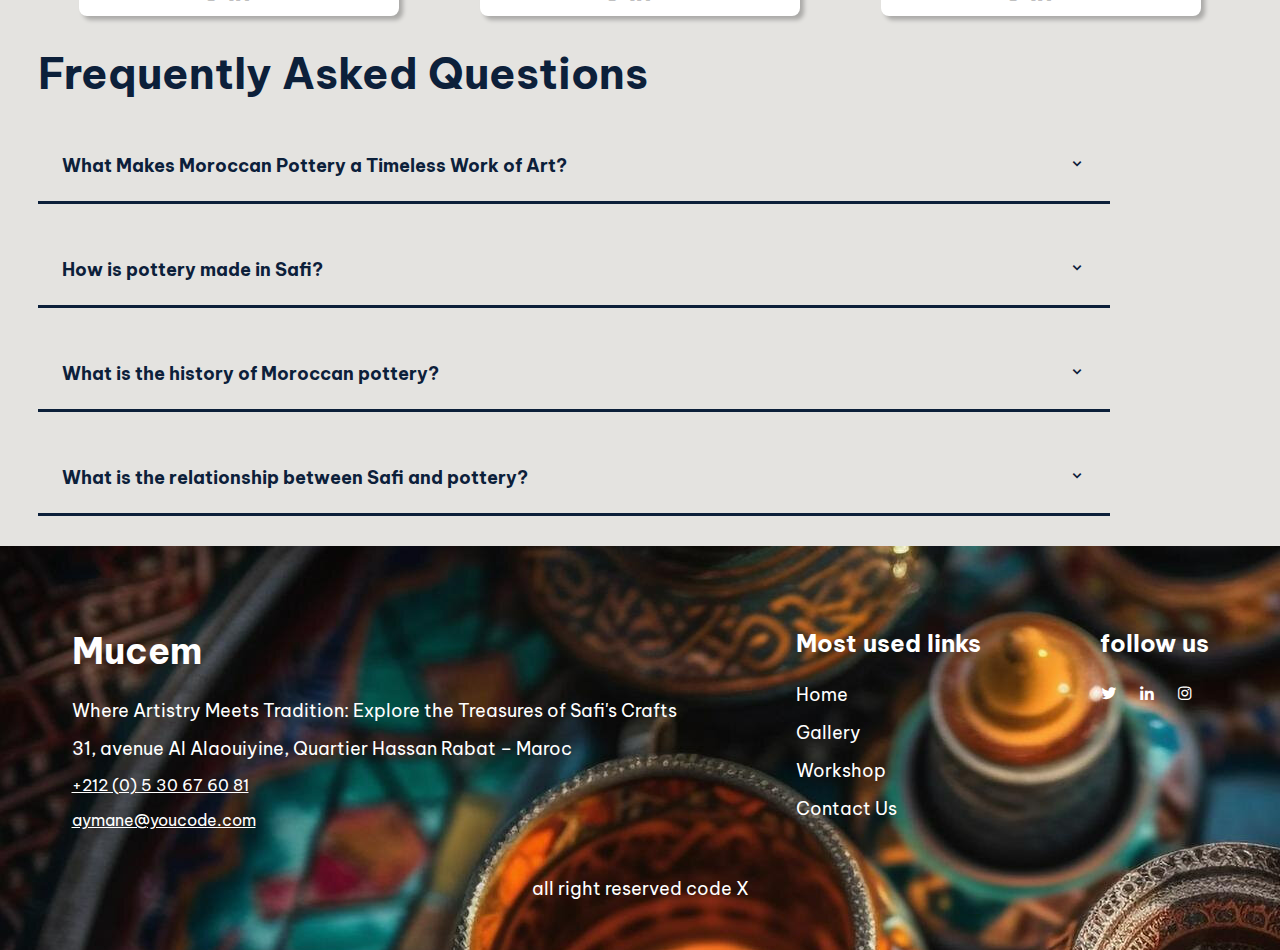
==== commit cc22168a: "update faq content" ====
--- a/index.html
+++ b/index.html
@@ -67,17 +67,19 @@
         </div>
     </section>
     <section class="hero about">
-            <div class="content">
-                <h2 class="secondary-title">
-                    About pottery
-                </h2>
-                <p>
-                    Lorem ipsum dolor sit amet consectetur adipisicing elit. Nesciunt, qui amet! Eaque adipisci totam ex ipsam culpa fugit. Repellendus necessitatibus laborum mollitia quaerat architecto aliquid dignissimos reprehenderit repudiandae! Quaerat, animi?
-                </p>
-            </div>
-            <div class="image">
-                <img src="./img/image2.jpg" alt="">
-            </div>
+        <div class="content">
+            <h2 class="secondary-title">
+                About pottery
+            </h2>
+            <p>
+                Lorem ipsum dolor sit amet consectetur adipisicing elit. Nesciunt, qui amet! Eaque adipisci totam ex
+                ipsam culpa fugit. Repellendus necessitatibus laborum mollitia quaerat architecto aliquid dignissimos
+                reprehenderit repudiandae! Quaerat, animi?
+            </p>
+        </div>
+        <div class="image">
+            <img src="./img/image2.jpg" alt="">
+        </div>
         </div>
     </section>
     <!-- product section start -->
@@ -272,12 +274,23 @@
         <h2 class="secondary-title">
             frequently asked questions
         </h2>
-        
+
         <div class="faq-container">
             <div class="faq-item">
                 <div class="question">
                     <h4 class="question-text">
-                        How is pottery made in Safi? 
+                        What Makes Moroccan Pottery a Timeless Work of Art?
+                    </h4>
+                    <i class='bx bx-chevron-down'></i>
+                </div>
+                <p class="answer">
+                    The city of Safi in Morocco is renowned for its longstanding and integral connection to pottery. Safi has a deep-rooted tradition of ceramic production that spans centuries. This coastal city is celebrated for its distinctive Safi pottery, characterized by vibrant colors, intricate designs, and the use of lusterware techniques. The city's location has been advantageous for the development of pottery, as it has access to the necessary clay and mineral resources. Safi's pottery has been highly prized not only in Morocco but also in international markets. Today, Safi remains a significant center for ceramic production, and its pottery continues to be a symbol of Moroccan craftsmanship and artistry
+                </p>
+            </div>
+            <div class="faq-item">
+                <div class="question">
+                    <h4 class="question-text">
+                        How is pottery made in Safi?
                     </h4>
                     <i class='bx bx-chevron-down'></i>
                 </div>
@@ -292,46 +305,34 @@
             <div class="faq-item">
                 <div class="question">
                     <h4 class="question-text">
-                        How is pottery made in Safi? 
+                        What is the history of Moroccan pottery?
                     </h4>
                     <i class='bx bx-chevron-down'></i>
                 </div>
                 <p class="answer">
-                    Pottery in Safi is crafted using traditional methods passed down
-                    through generations. Local artisans shape clay into various forms,
-                    which are then meticulously hand-painted with intricate designs.
-                    The pieces are then glazed and fired in kilns, creating the stunning
-                    and durable Safi pottery known for its unique beauty and craftsmanship.
+                    Moroccan pottery has a storied history dating back thousands of years, influenced by Berber,
+                    Phoenician, Roman, Islamic, Spanish, Moorish, and European cultures. Known for its intricate designs
+                    and vibrant colors, Moroccan pottery includes techniques like zellige tilework and lusterware.
+                    Today, it remains a prominent part of Moroccan art and craftsmanship, used for both decorative and
+                    functional purposes, such as dishes and tagines.
                 </p>
             </div>
             <div class="faq-item">
                 <div class="question">
                     <h4 class="question-text">
-                        How is pottery made in Safi? 
+                        What is the relationship between Safi and pottery?
                     </h4>
                     <i class='bx bx-chevron-down'></i>
                 </div>
                 <p class="answer">
-                    Pottery in Safi is crafted using traditional methods passed down
-                    through generations. Local artisans shape clay into various forms,
-                    which are then meticulously hand-painted with intricate designs.
-                    The pieces are then glazed and fired in kilns, creating the stunning
-                    and durable Safi pottery known for its unique beauty and craftsmanship.
-                </p>
-            </div>
-            <div class="faq-item">
-                <div class="question">
-                    <h4 class="question-text">
-                        How is pottery made in Safi? 
-                    </h4>
-                    <i class='bx bx-chevron-down'></i>
-                </div>
-                <p class="answer">
-                    Pottery in Safi is crafted using traditional methods passed down
-                    through generations. Local artisans shape clay into various forms,
-                    which are then meticulously hand-painted with intricate designs.
-                    The pieces are then glazed and fired in kilns, creating the stunning
-                    and durable Safi pottery known for its unique beauty and craftsmanship.
+                    The city of Safi in Morocco is renowned for its longstanding and integral connection to pottery.
+                    Safi has a deep-rooted tradition of ceramic production that spans centuries. This coastal city is
+                    celebrated for its distinctive Safi pottery, characterized by vibrant colors, intricate designs, and
+                    the use of lusterware techniques. The city's location has been advantageous for the development of
+                    pottery, as it has access to the necessary clay and mineral resources. Safi's pottery has been
+                    highly prized not only in Morocco but also in international markets. Today, Safi remains a
+                    significant center for ceramic production, and its pottery continues to be a symbol of Moroccan
+                    craftsmanship and artistry
                 </p>
             </div>
         </div>
@@ -382,25 +383,25 @@
             </div>
             <div class="part">
                 <h4 class="footer-subtitle">
-                    follow us 
+                    follow us
                 </h4>
                 <ul role="list" class="inverted-social-list mobile">
                     <li class="footer-social">
                         <a href="">
-                            <i class='bx bxl-twitter' ></i>
+                            <i class='bx bxl-twitter'></i>
                         </a>
                     </li>
                     <li class="footer-social">
                         <a href="">
-                            <i class='bx bxl-linkedin' ></i>
+                            <i class='bx bxl-linkedin'></i>
                         </a>
                     </li>
                     <li class="footer-social">
                         <a href="">
-                            <i class='bx bxl-instagram' ></i>
+                            <i class='bx bxl-instagram'></i>
                         </a>
                     </li>
-                    
+
                 </ul>
             </div>
         </div>
--- a/css/style.css
+++ b/css/style.css
@@ -24,8 +24,8 @@
     --fs-700: 1.875rem;
     --fs-800: 2.5rem;
     --fs-900: 3rem;
-    --fs-h1: 2.125rem;
-    --fs-h2: 1.875rem;
+    --fs-h1: 3.5rem;
+    --fs-h2: 3rem;
     --fs-h3: 1.5rem;
     --fs-h4: 1.25rem;
     --fs-h5: 1.125rem;
@@ -53,9 +53,6 @@
     }
 }
 
-html {
-    font-size: 18px;
-}
 
 * {
     margin: 0;
@@ -124,10 +121,10 @@
 
 /* general styling */
 section {
-    margin: 0 8px;
-}
-
-body {
+    margin: 0 38px;
+}
+
+html, body {
     font-size: var(--fs-body);
     font-family: var(--ff-body);
     color: var(--clr-primary-400);
@@ -257,9 +254,13 @@
     display: flex;
     flex-direction: column;
     align-items: center;
+    text-align: center;
     justify-content: center;
     border-radius: 8px;
     box-shadow: 4px 4px 4px 0px rgba(0, 0, 0, 0.25);
+}
+.item-card p{
+    margin-top: 10px;
 }
 
 .card-img {
@@ -337,16 +338,22 @@
     font-size: 1.5rem;
     display: flex;
     justify-content: space-between;
+    border-bottom: 3px solid #0C203A;
+    width: 80vw;
+    padding: 24px;
+    color: var(--clr-primary);
 }
 
 .question i {
-    display: flex;
-    justify-content: start;
+ 
     cursor: pointer;
 }
 
 .answer {
     display: none;
+    border-bottom: 3px solid #0C203A;
+    padding: 24px;
+    width: 80vw;
 }
 
 .answer.active {
@@ -438,12 +445,6 @@
 .img:hover .grid-img {
     transform: scale(1.1);
 }
-
-
-
-
-
-
 
 .grid-wrapper>div {
     display: flex;
@@ -496,6 +497,7 @@
 .timing{
     display: flex;
     justify-content: space-around;
+    flex-wrap: wrap;
     align-items: center;
     text-align: center;
 }
@@ -557,6 +559,7 @@
     border-bottom: 1px #7b7979 solid;
     background: transparent;
     padding: 16px;
+    margin-left: 40px;
 }
 .submit{
     display: flex;
@@ -569,7 +572,7 @@
 }
 
 form input::placeholder {
-    padding-left: 30px;
+    padding-left: px;
     color: rgba(0, 0, 0, 0.6);
 }
 
@@ -584,6 +587,24 @@
     position: relative;
     top: -15px;
     transition: .5s ease;
+}
+
+.input-control input:focus {
+    outline: 0;
+}
+
+.input-control.success input {
+    border-color: #09c372;
+}
+
+.input-control.error input {
+    border-color: #ff3860;
+}
+
+.input-control .error {
+    color: #ff3860;
+    font-size: 9px;
+    height: 13px;
 }
 
 
@@ -707,4 +728,98 @@
         display: flex;
         flex-direction: column;
     }
-}+    .opening-hours{
+        display: block;
+    }
+    .content-start{
+        display: flex;
+        align-self: center;
+    }
+    .gallery{
+        padding: 10px;
+    }
+    .content{
+        width: 100vw;
+    }
+    .other-activity{
+        margin-top: -124px;
+    }
+    .map{
+        width: 90vw;
+    }
+    .map iframe{
+        max-width: 100%;
+    }
+    .form-container{
+        background: transparent;
+        padding: 5px;
+    }
+    .form-container form {
+        width: 100%;
+    }
+    .form-container form input::placeholder{
+        padding-left: 0px;
+        margin: 10px;
+    }
+    .content p{
+        margin-bottom: 16px;
+    }
+}
+
+/* regex */
+/* 
+#form {
+    width: 300px;
+    margin: 20vh auto 0 auto;
+    padding: 20px;
+    background-color: whitesmoke;
+    border-radius: 4px;
+    font-size: 12px;
+}
+
+#form h1 {
+    color: #0f2027;
+    text-align: center;
+}
+
+#form button {
+    padding: 10px;
+    margin-top: 10px;
+    width: 100%;
+    color: white;
+    background-color:var(--clr-primary);
+    border: none;
+    border-radius: 4px;
+}
+
+.input-control {
+    display: flex;
+    flex-direction: column;
+}
+
+.input-control input {
+    border: 2px solid #f0f0f0;
+	border-radius: 4px;
+	display: block;
+	font-size: 12px;
+	padding: 10px;
+	width: 100%;
+}
+
+.input-control input:focus {
+    outline: 0;
+}
+
+.input-control.success input {
+    border-color: #09c372;
+}
+
+.input-control.error input {
+    border-color: #ff3860;
+}
+
+.input-control .error {
+    color: #ff3860;
+    font-size: 9px;
+    height: 13px;
+} */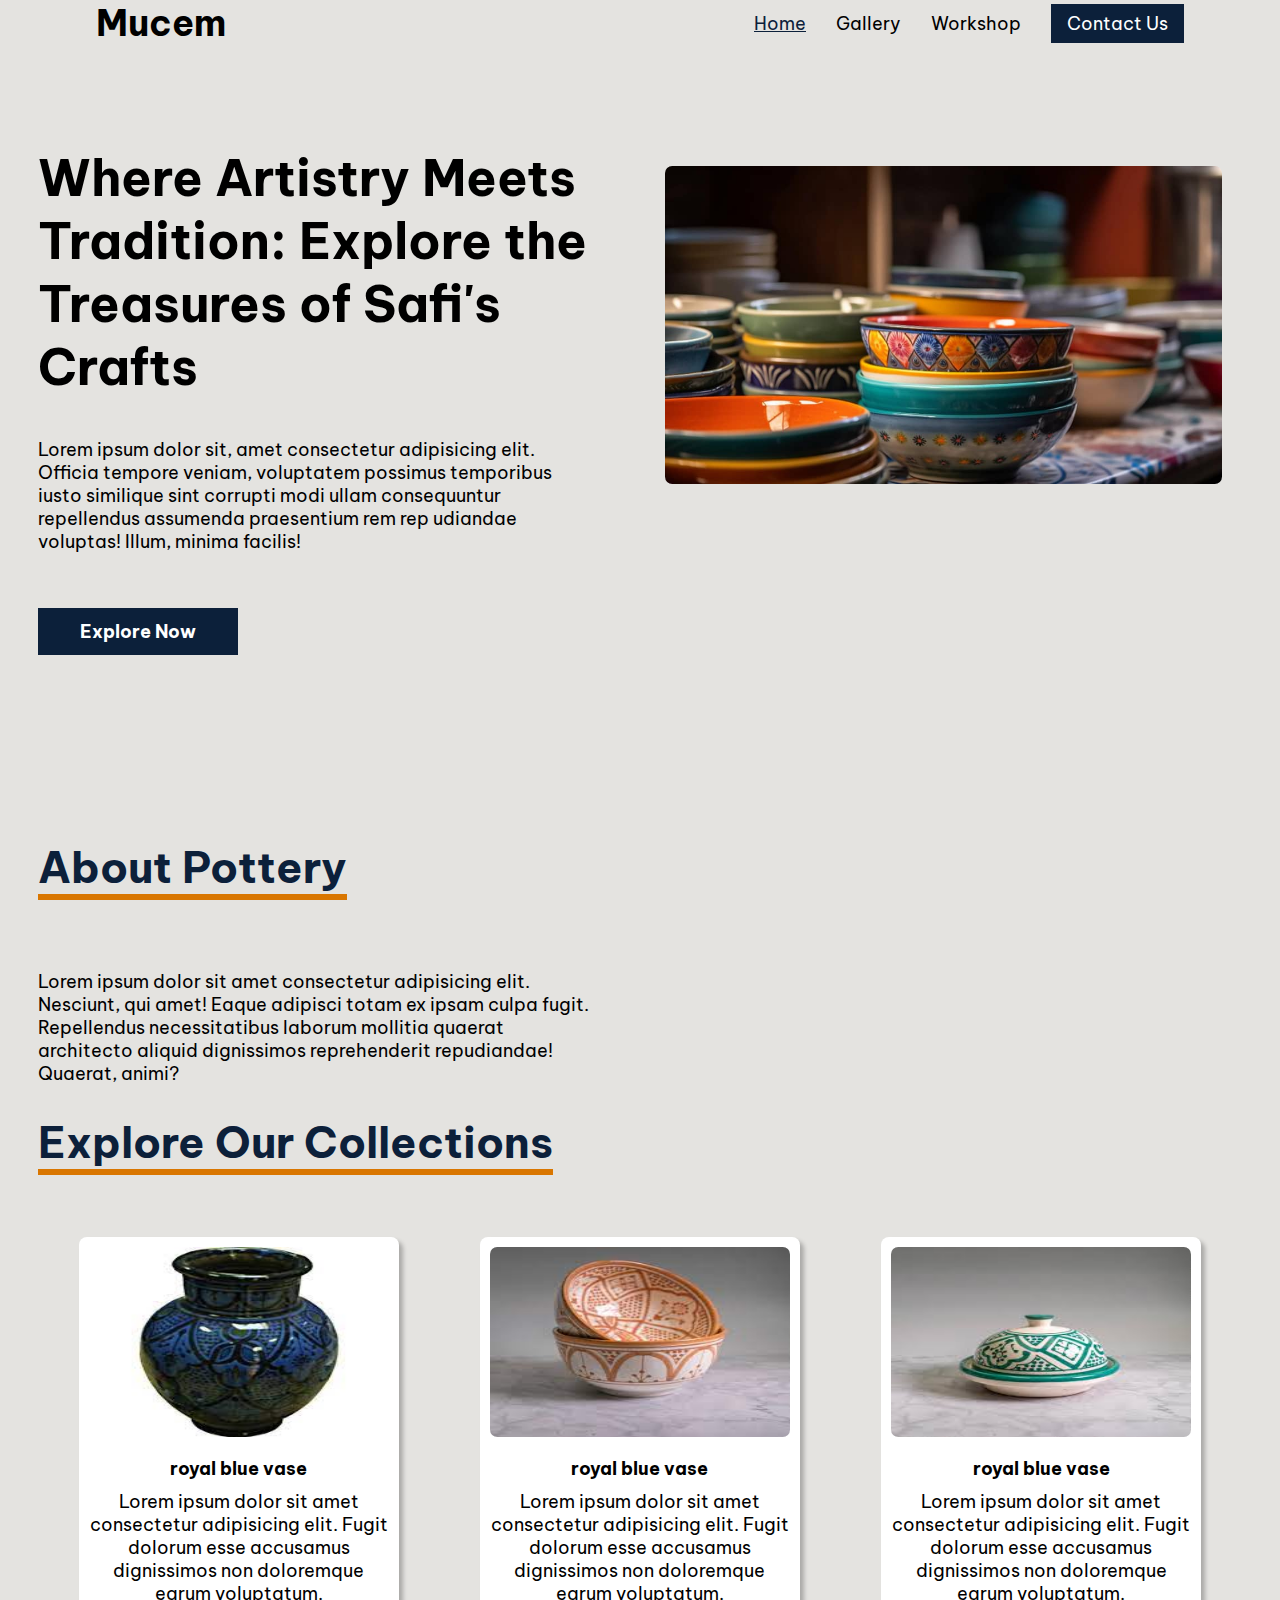
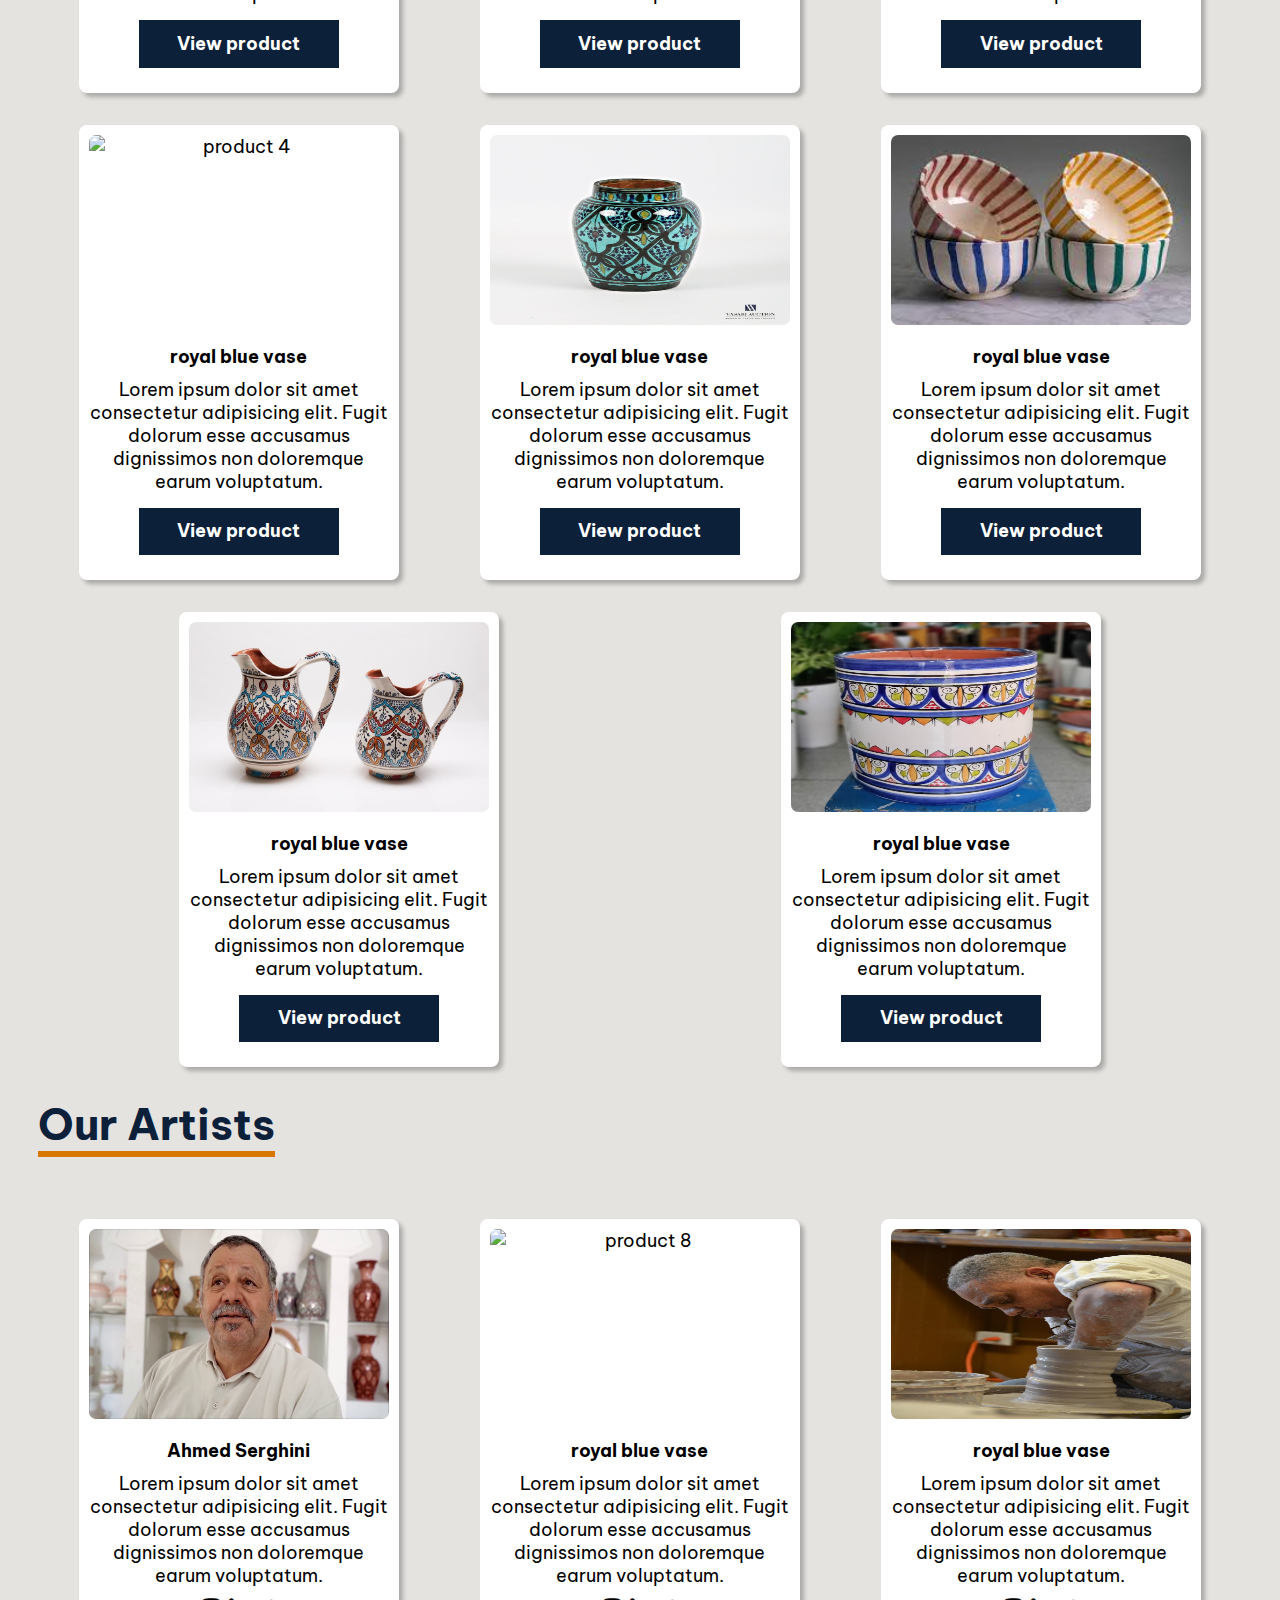
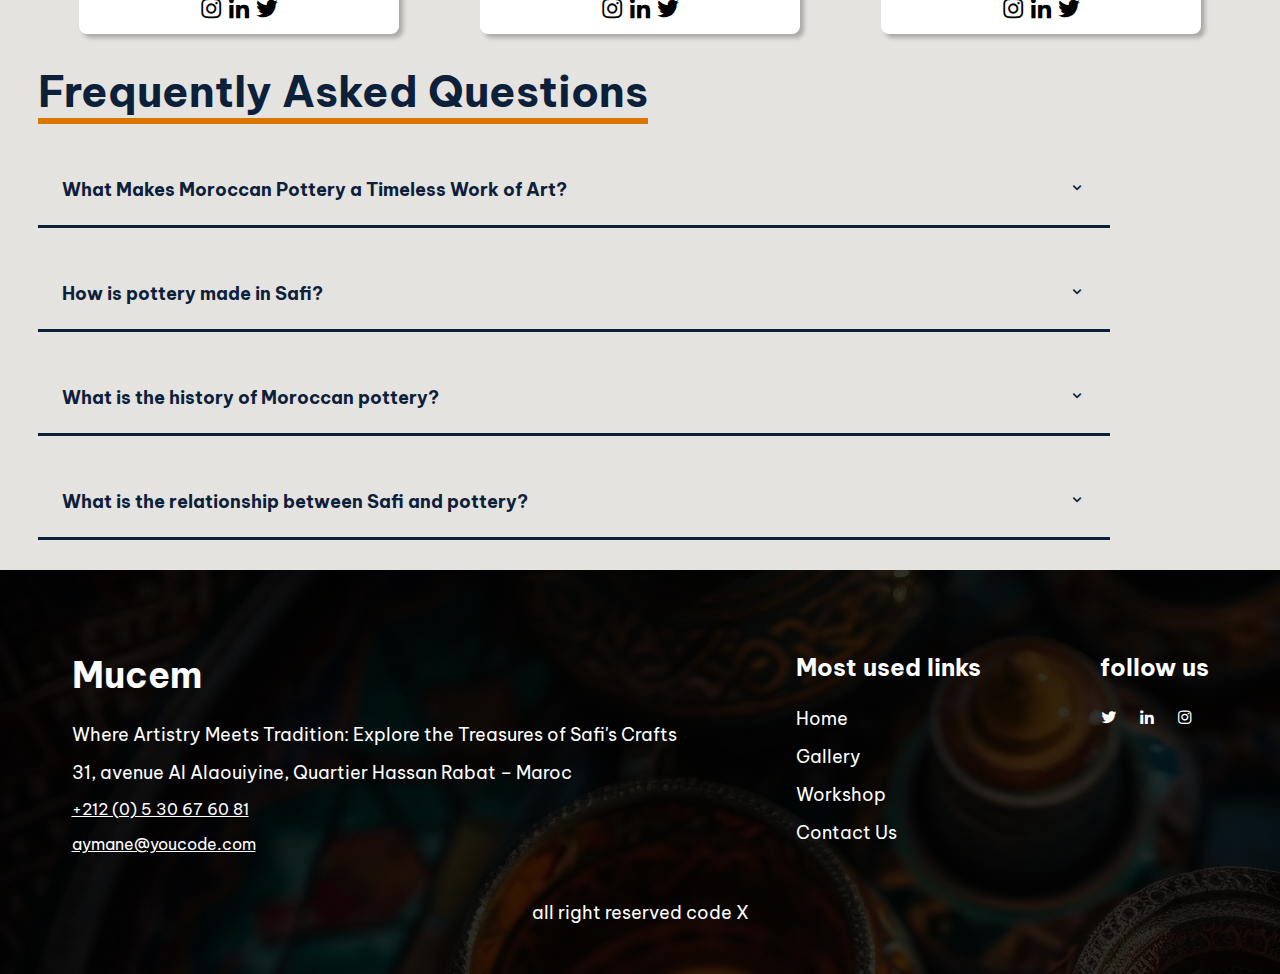
==== commit 35a4bc79: "last version'" ====
--- a/index.html
+++ b/index.html
@@ -17,6 +17,7 @@
 
     <!-- CSS files links -->
     <link rel="stylesheet" href="./css/style.css">
+    <link rel="stylesheet" href="./css/animation.css">
 </head>
 
 <body>
@@ -70,6 +71,7 @@
         <div class="content">
             <h2 class="secondary-title">
                 About pottery
+                <div class="line"></div>
             </h2>
             <p>
                 Lorem ipsum dolor sit amet consectetur adipisicing elit. Nesciunt, qui amet! Eaque adipisci totam ex
--- a/css/style.css
+++ b/css/style.css
@@ -36,7 +36,6 @@
     --fs-nav: var(--fs-500);
     --fs-button: var(--fs-300);
     --bg-gray: #E4E3E0;
-
 }
 
 html {
@@ -76,6 +75,8 @@
     font-weight: var(--fw-bold);
     margin-bottom: 30px;
     margin-top: 30px;
+    border-bottom: 6px solid #D97600;
+    width: fit-content;
 }
 
 /* backgrounds */
@@ -315,7 +316,7 @@
 }
 
 footer {
-    background-image: url(../img/image3.jpg);
+    background-image: linear-gradient(rgba(0,0,0,0.8), rgba(0,0,0,0.8)), url(../img/image3.jpg);
     display: block;
     margin: 0 auto;
     color: #fff;
@@ -605,6 +606,55 @@
     color: #ff3860;
     font-size: 9px;
     height: 13px;
+}
+
+.error {
+    display: none;
+    color: #ff3860;
+    font-size: 14px;
+    line-height: 40px;
+    height: 13px;
+    padding-left: 56px;
+    
+}
+.error.active{
+    display: block;
+}
+
+@media screen and (max-width: 1030px){
+    h1{
+        font-size: 40px;
+    }
+    .container     {
+        display: block;
+        text-align: center;
+    }
+    .inverted-social-list, .block-list li a {
+        display: flex;  
+        align-self: center;
+        justify-content: center;
+    }
+    .block-list{
+        display: flex;
+        flex-direction: column;
+        align-items: center;
+    }
+    
+    section {
+        text-align: center;
+        display: flex;
+        flex-direction: column;
+        align-items: center;
+        margin-bottom: 40px;
+    }   
+    .map{
+        width: 200px;
+        margin-right: 30px;
+    }
+    .timing{
+        display: flex;
+        gap: 30px;
+    }
 }
 
 
@@ -765,61 +815,3 @@
         margin-bottom: 16px;
     }
 }
-
-/* regex */
-/* 
-#form {
-    width: 300px;
-    margin: 20vh auto 0 auto;
-    padding: 20px;
-    background-color: whitesmoke;
-    border-radius: 4px;
-    font-size: 12px;
-}
-
-#form h1 {
-    color: #0f2027;
-    text-align: center;
-}
-
-#form button {
-    padding: 10px;
-    margin-top: 10px;
-    width: 100%;
-    color: white;
-    background-color:var(--clr-primary);
-    border: none;
-    border-radius: 4px;
-}
-
-.input-control {
-    display: flex;
-    flex-direction: column;
-}
-
-.input-control input {
-    border: 2px solid #f0f0f0;
-	border-radius: 4px;
-	display: block;
-	font-size: 12px;
-	padding: 10px;
-	width: 100%;
-}
-
-.input-control input:focus {
-    outline: 0;
-}
-
-.input-control.success input {
-    border-color: #09c372;
-}
-
-.input-control.error input {
-    border-color: #ff3860;
-}
-
-.input-control .error {
-    color: #ff3860;
-    font-size: 9px;
-    height: 13px;
-} */